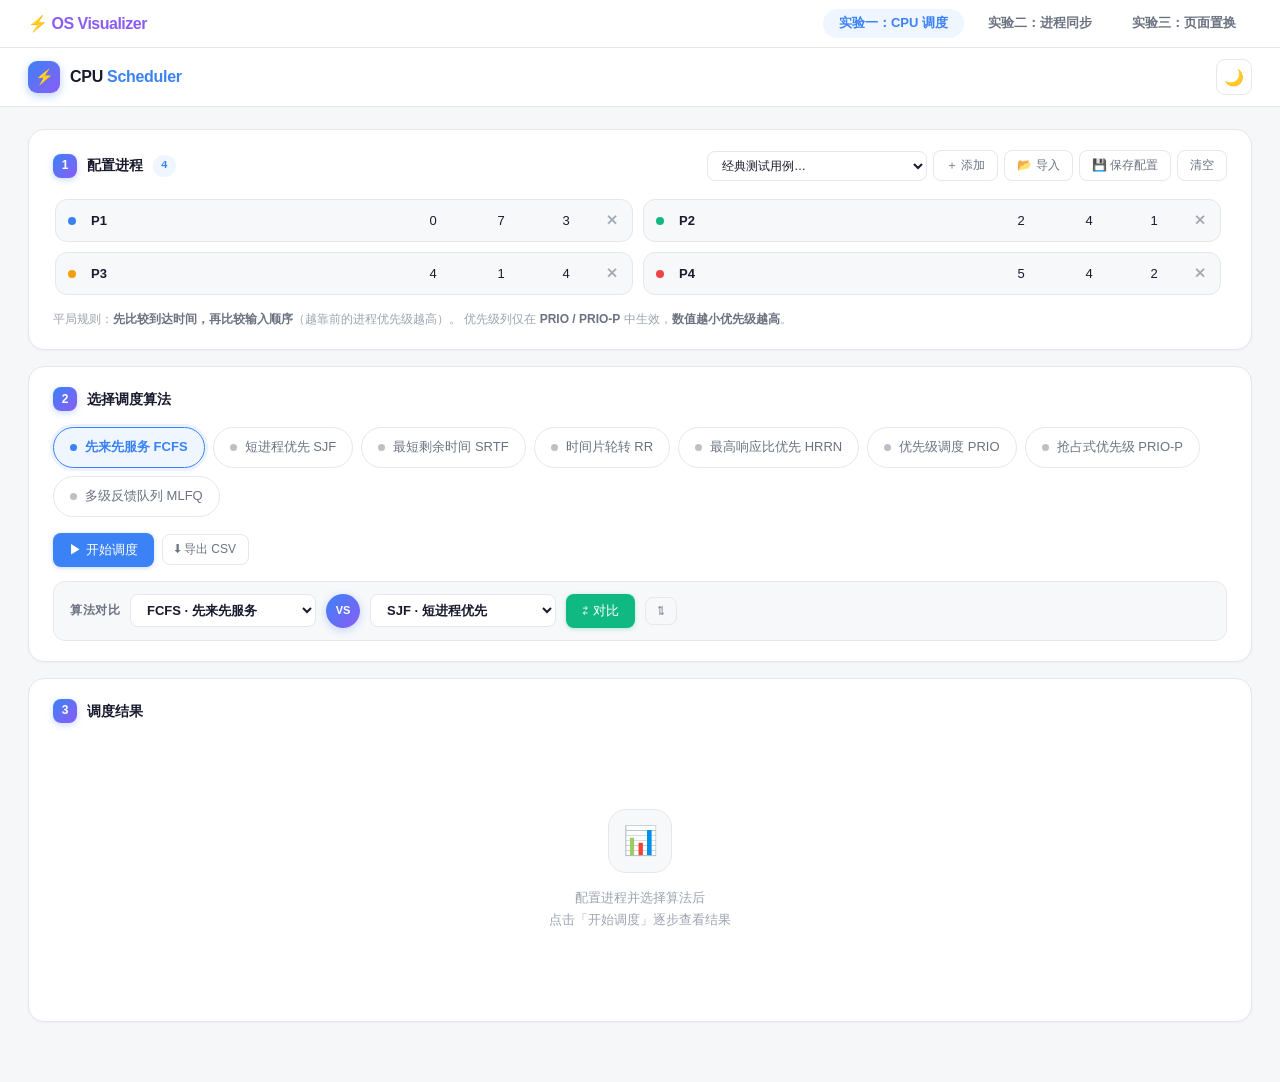
==== cpu-scheduler/index.html @ 21fa7280 "重新提交" ====
<!DOCTYPE html>
<html lang="zh-CN">
<head>
<meta charset="UTF-8">
<meta name="viewport" content="width=device-width, initial-scale=1.0">
<title>实验一：CPU 调度算法模拟器</title>
<link rel="stylesheet" href="style.css">
<link rel="icon" type="image/png" href="https://zmfk.github.io/zmfk.png">
</head>
<body>

<!-- 统一全家桶导航栏 -->
<header class="global-header">
  <div class="header-left">
    <span class="logo">⚡ OS Visualizer</span>
  </div>
  <nav class="header-nav">
    <a href="../1-cpu-scheduler/index.html" class="nav-item active">实验一：CPU 调度</a>
    <a href="../2-process-sync/index.html" class="nav-item">实验二：进程同步</a>
    <a href="../3-page-replacement/index.html" class="nav-item">实验三：页面置换</a>
  </nav>
</header>

<div class="topbar">
  <div class="topbar-inner">
    <div class="brand">
      <div class="brand-icon">⚡</div>
      <div>CPU <span>Scheduler</span></div>
    </div>
    <div class="topbar-actions">
      <button class="btn-icon" id="themeBtn" title="切换主题">🌙</button>
    </div>
  </div>
</div>

<div class="main">
  <section class="step-section">
    <div class="section-header">
      <div class="section-title">
        <span class="step-num">1</span>
        <span>配置进程</span>
        <span class="count-badge" id="procCount">0</span>
      </div>
      <div class="section-actions">
        <select class="mini-select" id="presetSelect">
          <option value="">经典测试用例…</option>
        </select>
        <button class="btn btn-ghost" id="btnAdd">＋ 添加</button>
        <button class="btn btn-ghost" id="btnImport">📂 导入</button>
        <button class="btn btn-ghost" id="btnExportCfg">💾 保存配置</button>
        <button class="btn btn-ghost" id="btnClear">清空</button>
        <input type="file" id="fileInput" accept=".json" hidden>
      </div>
    </div>
    <div class="process-grid" id="processList"></div>
    <p class="hint">
      平局规则：<b>先比较到达时间，再比较输入顺序</b>（越靠前的进程优先级越高）。
      优先级列仅在 <b>PRIO / PRIO-P</b> 中生效，<b>数值越小优先级越高</b>。
    </p>
  </section>

  <section class="step-section">
    <div class="section-header">
      <div class="section-title">
        <span class="step-num">2</span>
        <span>选择调度算法</span>
      </div>
    </div>
    <div class="algo-bar">
      <div class="algo-row">
        <div class="algo-pills" id="algoPills"></div>
        <div class="action-buttons">
          <div class="quantum-field" id="quantumField" style="display:none">
            <label>时间片 <input type="number" id="quantum" min="1" value="2"></label>
          </div>
          <button class="btn btn-primary" id="btnRun">▶ 开始调度</button>
          <button class="btn btn-ghost" id="btnExportCsv">⬇ 导出 CSV</button>
        </div>
      </div>

      <div class="compare-controls">
        <span class="cc-label">算法对比</span>
        <select class="compare-select" id="compareA"></select>
        <span class="compare-vs">VS</span>
        <select class="compare-select" id="compareB"></select>
        <button class="btn btn-success" id="btnCompare">⇄ 对比</button>
        <button class="btn btn-ghost" id="btnSwap" title="交换左右">⇅</button>
      </div>
    </div>
  </section>

  <section class="step-section">
    <div class="section-header">
      <div class="section-title">
        <span class="step-num">3</span>
        <span>调度结果</span>
        <span class="count-badge" id="resultMeta" style="display:none;"></span>
      </div>
    </div>
    <div class="result-area" id="resultArea">
      <div class="empty-state">
        <div class="empty-icon">📊</div>
        <p>配置进程并选择算法后<br>点击「开始调度」逐步查看结果</p>
      </div>
    </div>
  </section>

</div>

<div class="toast-container" id="toastContainer"></div>

<script src="scheduler.js"></script>
<script src="app.js"></script>
</body>
</html>
---- cpu-scheduler/style.css ----
/* ================= 统一全家桶导航栏 ================= */
.global-header {
  display: flex; justify-content: space-between; align-items: center;
  padding: 0 28px; height: 48px; background: var(--bg-card);
  border-bottom: 1px solid var(--border);
  position: sticky; top: 0; z-index: 101;
  transition: background .35s, border-color .35s;
}
.header-left .logo {
  font-size: 16px; font-weight: 800; color: #8b5cf6; letter-spacing: -0.5px;
}
.header-nav { display: flex; gap: 8px; }
.nav-item {
  text-decoration: none; color: var(--text-secondary);
  padding: 4px 16px; border-radius: 999px; font-size: 13px; font-weight: 600;
  transition: all 0.2s;
}
.nav-item:hover { background: var(--bg-hover); color: var(--text-primary); }
.nav-item.active { background: var(--accent-light); color: var(--accent); }

/* ================= 原有样式 ================= */
:root {
  --bg-primary:#f6f7f9; --bg-secondary:#fff; --bg-card:#fff;
  --bg-input:#f7f8fa; --bg-hover:#eff4ff;
  --text-primary:#1a1a2e; --text-secondary:#6b7280; --text-muted:#9ca3af;
  --border:#e5e7eb; --accent:#3b82f6; --accent-light:#eff6ff; --accent-hover:#2563eb;
  --success:#10b981; --success-light:#ecfdf5;
  --warning:#f59e0b; --warning-light:#fff7ed;
  --danger:#ef4444; --danger-light:#fef2f2;
  --purple:#8b5cf6; --purple-light:#f5f3ff;
  --cyan:#06b6d4; --cyan-light:#ecfeff;
  --pink:#ec4899; --pink-light:#fdf2f8;
  --lime:#84cc16; --lime-light:#f7fee7;
  --shadow-sm:0 1px 2px rgba(0,0,0,.04);
  --shadow:0 1px 3px rgba(0,0,0,.06),0 1px 2px rgba(0,0,0,.03);
  --shadow-md:0 4px 14px rgba(0,0,0,.07);
  --shadow-lg:0 10px 30px rgba(0,0,0,.1);
  --radius-sm:8px; --radius:12px; --radius-lg:16px;
  --font:'Inter','SF Pro Display','PingFang SC','Microsoft YaHei',-apple-system,sans-serif;
  --mono:'JetBrains Mono','Fira Code','Consolas',monospace;
  --transition:all .2s cubic-bezier(.4,0,.2,1);
}
[data-theme="dark"] {
  --bg-primary:#0d0f16; --bg-secondary:#161822; --bg-card:#1a1d29;
  --bg-input:#232634; --bg-hover:#1e2438;
  --text-primary:#e8eaf0; --text-secondary:#9ca3af; --text-muted:#6b7280;
  --border:#2a2e3f; --accent:#60a5fa; --accent-light:#1a2540; --accent-hover:#93bbfd;
  --success:#34d399; --success-light:#0d2b20;
  --warning:#fbbf24; --warning-light:#2b1e0a;
  --danger:#f87171; --danger-light:#2b1414;
  --purple:#a78bfa; --purple-light:#211a3d;
  --cyan:#22d3ee; --cyan-light:#0a2830;
  --pink:#f472b6; --pink-light:#3b1529;
  --lime:#a3e635; --lime-light:#1f2d0c;
  --shadow-sm:0 1px 2px rgba(0,0,0,.3);
  --shadow:0 2px 6px rgba(0,0,0,.35);
  --shadow-md:0 4px 16px rgba(0,0,0,.45);
  --shadow-lg:0 12px 40px rgba(0,0,0,.55);
}
* { margin:0; padding:0; box-sizing:border-box; }
body {
  font-family:var(--font); background:var(--bg-primary); color:var(--text-primary);
  line-height:1.6; min-height:100vh; transition:background .35s,color .35s;
  -webkit-font-smoothing:antialiased;
}
.topbar {
  position:sticky; top:48px; z-index:100;
  background:var(--bg-secondary); border-bottom:1px solid var(--border);
  backdrop-filter:blur(12px);
}
.topbar-inner {
  max-width:1440px; margin:0 auto; padding:0 28px; height:58px;
  display:flex; align-items:center; justify-content:space-between;
}
.brand { display:flex; align-items:center; gap:10px; font-weight:700; font-size:16px; letter-spacing:-.3px; }
.brand-icon {
  width:32px; height:32px; background:linear-gradient(135deg,var(--accent),#8b5cf6);
  border-radius:9px; display:flex; align-items:center; justify-content:center;
  color:#fff; font-size:15px; box-shadow:0 3px 10px rgba(59,130,246,.35);
}
.brand span { color:var(--accent); }
.topbar-actions { display:flex; align-items:center; gap:8px; }
.btn-icon {
  width:36px; height:36px; padding:0; border-radius:9px;
  background:transparent; border:1px solid var(--border); color:var(--text-secondary);
  font-size:16px; cursor:pointer; display:flex; align-items:center; justify-content:center;
  transition:var(--transition);
}
.btn-icon:hover { color:var(--accent); border-color:var(--accent); background:var(--accent-light); }
.main {
  max-width:1440px; margin:0 auto; padding:22px 28px 60px;
  display:flex; flex-direction:column; gap:16px;
}
.step-section {
  background:var(--bg-card); border:1px solid var(--border);
  border-radius:var(--radius-lg); padding:20px 24px;
  box-shadow:var(--shadow-sm); transition:box-shadow .3s;
}
.step-section:hover { box-shadow:var(--shadow); }
.section-header {
  display:flex; align-items:center; justify-content:space-between;
  gap:12px; flex-wrap:wrap; margin-bottom:16px;
}
.section-title {
  display:flex; align-items:center; gap:10px;
  font-size:14px; font-weight:700; color:var(--text-primary);
}
.step-num {
  display:inline-flex; align-items:center; justify-content:center;
  width:24px; height:24px; border-radius:8px;
  background:linear-gradient(135deg,var(--accent),#8b5cf6);
  color:#fff; font-size:12px; font-weight:700;
  box-shadow:0 2px 6px rgba(59,130,246,.28); flex-shrink:0;
}
.count-badge {
  display:inline-flex; align-items:center; justify-content:center;
  min-width:22px; height:22px; padding:0 8px; border-radius:50px;
  background:var(--accent-light); color:var(--accent);
  font-size:11px; font-weight:700; font-family:var(--mono);
}
.section-actions { display:flex; gap:6px; flex-wrap:wrap; align-items:center; }
.hint { margin-top:12px; font-size:12px; color:var(--text-muted); line-height:1.7; }
.hint b { color:var(--text-secondary); }

.btn {
  display:inline-flex; align-items:center; justify-content:center; gap:6px;
  border:none; border-radius:var(--radius-sm); padding:8px 16px;
  font-size:13px; font-weight:500; font-family:var(--font);
  cursor:pointer; transition:var(--transition); white-space:nowrap; user-select:none;
}
.btn:active { transform:scale(.97); }
.btn-primary { background:var(--accent); color:#fff; box-shadow:0 1px 4px rgba(59,130,246,.3); }
.btn-primary:hover { background:var(--accent-hover); box-shadow:0 3px 12px rgba(59,130,246,.4); }
.btn-success { background:var(--success); color:#fff; box-shadow:0 1px 4px rgba(16,185,129,.3); }
.btn-success:hover { filter:brightness(1.08); box-shadow:0 3px 12px rgba(16,185,129,.4); }
.btn-ghost {
  background:transparent; color:var(--text-secondary);
  border:1px solid var(--border); padding:6px 12px; font-size:12px;
}
.btn-ghost:hover { color:var(--accent); border-color:var(--accent); background:var(--accent-light); }
.mini-select {
  padding:6px 10px; border:1px solid var(--border); border-radius:var(--radius-sm);
  background:var(--bg-card); color:var(--text-primary);
  font-family:var(--font); font-size:12px; cursor:pointer; outline:none;
  transition:var(--transition);
}
.mini-select:hover { border-color:var(--accent); }

.process-grid {
  display:grid; grid-template-columns:repeat(auto-fill,minmax(400px,1fr));
  gap:10px; max-height:380px; overflow-y:auto; padding:2px 6px 2px 2px;
}
.process-grid::-webkit-scrollbar { width:5px; }
.process-grid::-webkit-scrollbar-thumb { background:var(--border); border-radius:3px; }
.process-grid:empty::after {
  content:'还没有进程，点击「＋ 添加」或选择「经典测试用例」开始配置';
  grid-column:1/-1; text-align:center; padding:28px;
  color:var(--text-muted); font-size:13px;
  border:1px dashed var(--border); border-radius:var(--radius);
}
.process-chip {
  display:flex; align-items:center; gap:6px;
  padding:6px 8px 6px 12px; background:var(--bg-input);
  border:1px solid var(--border); border-radius:var(--radius);
  transition:var(--transition); animation:chipIn .25s ease;
}
@keyframes chipIn { from { opacity:0; transform:scale(.94); } to { opacity:1; transform:scale(1); } }
.process-chip:hover {
  border-color:var(--accent); background:var(--bg-hover);
  transform:translateY(-1px); box-shadow:var(--shadow-sm);
}
.chip-dot { width:8px; height:8px; border-radius:50%; flex-shrink:0; }
.process-chip input {
  border:1px solid transparent; border-radius:6px; padding:6px 8px;
  font-size:13px; font-family:var(--font); color:var(--text-primary);
  background:transparent; outline:none; transition:var(--transition); min-width:0;
}
.process-chip input:hover { background:var(--bg-card); }
.process-chip input:focus {
  background:var(--bg-card); border-color:var(--accent);
  box-shadow:0 0 0 2px rgba(59,130,246,.15);
}
.p-name { flex:1 1 auto; min-width:56px; font-weight:600; }
.p-arrival, .p-burst { flex:0 0 62px; width:62px; text-align:center; font-family:var(--mono); font-size:12.5px; }
.p-priority { flex:0 0 56px; width:56px; text-align:center; font-family:var(--mono); font-size:12.5px; }
.chip-del {
  width:24px; height:24px; border:none; border-radius:6px;
  background:transparent; color:var(--text-muted); cursor:pointer;
  display:flex; align-items:center; justify-content:center;
  font-size:13px; transition:var(--transition); flex-shrink:0;
}
.chip-del:hover { background:var(--danger-light); color:var(--danger); }

.algo-bar { display:flex; flex-direction:column; gap:14px; }
.algo-row {
  display:flex; align-items:center; justify-content:space-between;
  gap:16px; flex-wrap:wrap;
}
.algo-pills { display:flex; gap:8px; flex-wrap:wrap; }
.algo-pill {
  display:flex; align-items:center; gap:8px;
  padding:9px 16px; border-radius:50px;
  border:1.5px solid var(--border); background:var(--bg-card);
  color:var(--text-secondary); font-size:13px; font-weight:500;
  cursor:pointer; transition:var(--transition); user-select:none;
}
.algo-pill:hover { border-color:var(--accent); color:var(--accent); background:var(--accent-light); }
.algo-pill.active {
  border-color:var(--accent); background:var(--accent-light);
  color:var(--accent); font-weight:600;
  box-shadow:0 0 0 3px rgba(59,130,246,.1);
}
.algo-pill input { display:none; }
.pill-dot { width:7px; height:7px; border-radius:50%; background:currentColor; opacity:.45; transition:var(--transition); }
.algo-pill.active .pill-dot { opacity:1; }
.quantum-field {
  display:inline-flex; align-items:center; gap:8px;
  padding:8px 14px; border-radius:var(--radius-sm);
  background:var(--accent-light); color:var(--accent);
  font-size:13px; font-weight:500;
}
.quantum-field input {
  width:72px; padding:4px 8px; border:1px solid var(--accent);
  border-radius:6px; background:var(--bg-card); color:var(--text-primary);
  font-family:var(--mono); font-size:13px; text-align:center; outline:none;
}
.action-buttons { display:flex; gap:8px; flex-wrap:wrap; align-items:center; }

.compare-controls {
  display:flex; align-items:center; gap:10px; flex-wrap:wrap;
  padding:12px 16px; background:var(--bg-input);
  border:1px solid var(--border); border-radius:var(--radius);
}
.compare-controls .cc-label {
  font-size:12px; font-weight:700; color:var(--text-secondary);
  text-transform:uppercase; letter-spacing:.5px;
}
.compare-select {
  padding:7px 12px; border:1.5px solid var(--border); border-radius:8px;
  background:var(--bg-card); color:var(--text-primary);
  font-family:var(--font); font-size:13px; font-weight:600;
  cursor:pointer; transition:var(--transition); outline:none; min-width:170px;
}
.compare-select:hover { border-color:var(--accent); }
.compare-select:focus { border-color:var(--accent); box-shadow:0 0 0 3px rgba(59,130,246,.15); }
.compare-vs {
  display:inline-flex; align-items:center; justify-content:center;
  width:34px; height:34px; border-radius:50%;
  background:linear-gradient(135deg,var(--accent),#8b5cf6);
  color:#fff; font-size:11px; font-weight:800;
  box-shadow:0 2px 8px rgba(59,130,246,.3); flex-shrink:0;
}

.result-area { min-height:240px; }
.empty-state {
  display:flex; flex-direction:column; align-items:center; justify-content:center;
  padding:70px 20px; color:var(--text-muted); text-align:center;
}
.empty-icon {
  width:64px; height:64px; border-radius:18px; background:var(--bg-input);
  display:flex; align-items:center; justify-content:center;
  font-size:28px; margin-bottom:14px; border:1px solid var(--border);
}
.empty-state p { font-size:13px; line-height:1.7; }
.result-block { animation:fadeUp .35s ease; }
@keyframes fadeUp { from { opacity:0; transform:translateY(8px); } to { opacity:1; transform:translateY(0); } }

.play-controls {
  display:flex; align-items:center; gap:10px; flex-wrap:wrap;
  padding:12px 16px; margin-bottom:14px;
  background:var(--bg-input); border:1px solid var(--border); border-radius:var(--radius);
}
.speed-label {
  display:inline-flex; align-items:center; gap:6px;
  font-size:13px; color:var(--text-secondary);
}
.speed-label select {
  padding:5px 10px; border:1px solid var(--border); border-radius:6px;
  background:var(--bg-card); color:var(--text-primary);
  font-family:var(--font); font-size:13px; cursor:pointer;
}

.ready-panel {
  display:flex; align-items:stretch; padding:0; margin-bottom:18px;
  background:linear-gradient(135deg,var(--accent-light),transparent);
  border:1px solid var(--border); border-radius:var(--radius); overflow:hidden;
}
.ready-clock-box {
  display:flex; flex-direction:column; align-items:center; justify-content:center;
  padding:16px 26px; border-right:1px solid var(--border);
  background:var(--bg-card); flex-shrink:0; min-width:120px;
}
.ready-clock-label {
  font-size:12px; font-weight:700; color:var(--text-muted);
  text-transform:uppercase; letter-spacing:.8px; margin-bottom:6px;
}
.ready-clock-value {
  font-family:var(--mono); font-size:36px; font-weight:800;
  color:var(--accent); line-height:1; letter-spacing:-1px;
}
.ready-clock-total {
  font-size:14px; color:var(--text-muted);
  font-family:var(--mono); font-weight:600; margin-top:6px;
}
.ready-main {
  display:flex; flex-direction:column; gap:14px;
  padding:16px 22px; flex:1; min-width:0; justify-content:center;
}
.ready-row { display:flex; align-items:center; gap:16px; flex-wrap:wrap; min-height:38px; }
.ready-label {
  font-size:14px; font-weight:700; color:var(--text-secondary);
  letter-spacing:.3px; min-width:100px; flex-shrink:0;
  display:inline-flex; align-items:center; gap:6px;
}
.ready-chips { display:flex; gap:8px; flex-wrap:wrap; align-items:center; min-height:34px; }
.ready-chip {
  display:inline-flex; align-items:center; gap:8px;
  padding:6px 14px 6px 12px; border-radius:50px;
  font-size:15px; font-weight:700; font-family:var(--mono);
  background:var(--bg-card);
  border:2px solid var(--chip-color,var(--border));
  color:var(--chip-color,var(--text-secondary));
  transition:var(--transition); white-space:nowrap;
}
.ready-chip .chip-dot-mini { width:9px; height:9px; border-radius:50%; background:currentColor; flex-shrink:0; }
.ready-chip .chip-remaining { font-size:13px; opacity:.8; font-weight:600; }
.ready-chip.running {
  background:var(--chip-color,var(--accent)); color:#fff;
  border-color:var(--chip-color,var(--accent));
  box-shadow:0 3px 12px rgba(0,0,0,.15);
  position:relative; padding:6px 16px 6px 14px;
}
.ready-chip.running::before {
  content:''; position:absolute; inset:-4px; border-radius:50px;
  border:2px solid var(--chip-color,var(--accent));
  opacity:.35; animation:pulse 1.4s ease-in-out infinite;
}
@keyframes pulse {
  0%,100% { opacity:.35; transform:scale(1); }
  50% { opacity:0; transform:scale(1.08); }
}
.ready-chip.running .chip-remaining { color:rgba(255,255,255,.95); opacity:1; }
.ready-empty { font-size:14px; color:var(--text-muted); font-style:italic; font-weight:500; }
.ready-empty.done {
  color:var(--success); font-style:normal; font-weight:700; font-size:15px;
  display:inline-flex; align-items:center; gap:6px;
  padding:5px 14px; background:var(--success-light);
  border:2px solid var(--success); border-radius:50px;
}

.tl-wrap {
  overflow-x:auto; padding-bottom:8px; scroll-behavior:smooth;
}
.tl-wrap::-webkit-scrollbar { height:5px; }
.tl-wrap::-webkit-scrollbar-thumb { background:var(--border); border-radius:3px; }
.tl-track {
  display:flex; gap:4px; min-height:56px; padding:6px;
  background:var(--bg-input); border-radius:10px;
  border:1px solid var(--border); min-width:min-content;
}
.tl-block {
  border-radius:4px;
  display:flex; flex-direction:column; align-items:center; justify-content:center;
  color:#fff; font-size:11px; font-weight:700;
  position:relative; overflow:hidden;
  animation: tlIn .18s ease;
}
@keyframes tlIn {
  from { opacity:0; transform:scale(.75); }
  to   { opacity:1; transform:scale(1); }
}
.tl-block.tl-idle {
  background:var(--bg-card); color:var(--text-muted);
  border:1px dashed var(--border); font-weight:500;
}
.tl-name {
  line-height:1; white-space:nowrap;
  position:relative; z-index:1;
}
.tl-time {
  font-size:8px; opacity:.85; margin-top:2px;
  font-family:var(--mono); font-weight:600; white-space:nowrap;
  position:relative; z-index:1;
}
.tl-empty {
  display:flex; align-items:center; justify-content:center;
  width:100%; color:var(--text-muted); font-size:12px; font-style:italic;
}
.tl-block.tl-flash::after {
  content: '';
  position: absolute;
  inset: 0;
  border-radius: 4px;
  background: rgba(255, 255, 255, .9);
  animation: tlFlash 1s ease-out forwards;
  pointer-events: none;
  z-index: 2;
}
.tl-block.tl-idle.tl-flash::after {
  background: rgba(59, 130, 246, .65);
}
@keyframes tlFlash {
  0%   { opacity: .95; }
  55%  { opacity: .25; }
  100% { opacity: 0; }
}

.gantt-section { margin-bottom:18px; }
.gantt-label {
  font-size:11.5px; font-weight:700; color:var(--text-secondary);
  text-transform:uppercase; letter-spacing:.5px; margin-bottom:10px;
  display:flex; align-items:center; gap:6px;
}
.gantt-wrap { padding:0 14px; }
.gantt-wrap::-webkit-scrollbar { height:5px; }
.gantt-wrap::-webkit-scrollbar-thumb { background:var(--border); border-radius:3px; }
.gantt {
  display:flex; min-height:44px; width:100%;
  border-radius:var(--radius-sm); overflow:hidden;
  border:1px solid var(--border); background:var(--bg-card); position:relative;
}
.gantt-block {
  display:flex; align-items:center; justify-content:center;
  font-size:11.5px; font-weight:700; color:#fff;
  white-space:nowrap; overflow:hidden;
  position:relative; transition:filter .2s;
  border-right:1px solid var(--bg-card);
  min-width:0; letter-spacing:.3px;
}
.gantt-block:last-child { border-right:none; }
.gantt-block:hover { filter:brightness(1.15); z-index:3; }
.gantt-block .tip {
  display:none; position:absolute;
  bottom:calc(100% + 8px); left:50%; transform:translateX(-50%);
  background:var(--text-primary); color:var(--bg-card);
  padding:6px 12px; border-radius:6px;
  font-size:11px; font-weight:500; white-space:nowrap;
  z-index:10; pointer-events:none; box-shadow:var(--shadow-md);
}
.gantt-block .tip::after {
  content:''; position:absolute; top:100%; left:50%; transform:translateX(-50%);
  border:5px solid transparent; border-top-color:var(--text-primary);
}
.gantt-block:hover .tip { display:block; }
.gantt-idle {
  background:repeating-linear-gradient(-45deg,
    var(--bg-input),var(--bg-input) 5px,
    var(--border) 5px,var(--border) 10px) !important;
  color:var(--text-muted) !important;
  font-weight:500 !important; font-size:10.5px !important;
}
.gantt-times {
  position:relative; margin-top:4px;
  font-size:10.5px; font-family:var(--mono);
  color:var(--text-muted); font-weight:600; height:14px;
}
.gantt-times span { position:absolute; white-space:nowrap; transform:translateX(-50%); }
.gantt-times span:first-child { transform:translateX(0); }
.gantt-times span:last-child { transform:translateX(-100%); }

.metrics-row {
  display:grid; grid-template-columns:repeat(auto-fit,minmax(130px,1fr));
  gap:10px; margin-bottom:18px;
}
.metric-card {
  background:var(--bg-card); border:1px solid var(--border);
  border-radius:var(--radius); padding:12px 14px; transition:var(--transition);
}
.metric-card:hover { border-color:var(--accent); transform:translateY(-1px); }
.metric-label {
  font-size:10.5px; font-weight:700; color:var(--text-muted);
  text-transform:uppercase; letter-spacing:.6px; margin-bottom:6px;
}
.metric-value {
  font-size:20px; font-weight:800; color:var(--text-primary);
  font-family:var(--mono); letter-spacing:-.5px; line-height:1.1;
}
.metric-value.accent { color:var(--accent); }
.metric-value.success { color:var(--success); }
.metric-value.warning { color:var(--warning); }
.metric-value.purple { color:var(--purple); }
.metric-unit { font-size:12px; font-weight:500; color:var(--text-muted); margin-left:3px; }

.table-wrap {
  overflow-x:auto; border:1px solid var(--border);
  border-radius:var(--radius); margin-bottom:16px; background:var(--bg-card);
}
table.result-table {
  width:100%; border-collapse:collapse; font-size:15px; min-width:620px;
}
table.result-table thead th {
  background:var(--bg-input); color:var(--text-muted); font-weight:700;
  font-size:12px; text-transform:uppercase; letter-spacing:.6px;
  padding:11px 10px; text-align:center;
  border-bottom:1px solid var(--border); white-space:nowrap;
}
table.result-table tbody td {
  padding:11px 10px; text-align:center;
  border-bottom:1px solid var(--border);
  font-family:var(--mono); font-size:15px; font-weight:600;
  color:var(--text-primary); transition:background .15s;
}
table.result-table tbody tr:last-child td { border-bottom:none; }
table.result-table tbody tr:hover td { background:var(--bg-hover); }
table.result-table tbody td:first-child {
  font-weight:700; font-family:var(--font); font-size:15px;
}
.p-dot {
  display:inline-block; width:10px; height:10px; border-radius:50%;
  margin-right:8px; vertical-align:middle;
}

.order-flow {
  display:flex; align-items:center; flex-wrap:wrap; gap:5px;
  padding:14px 17px; background:var(--bg-card);
  border-radius:var(--radius); border:1px solid var(--border);
}
.order-label {
  font-size:13px; font-weight:700; color:var(--text-muted);
  text-transform:uppercase; letter-spacing:.8px; margin-right:12px;
}
.order-node {
  display:inline-flex; align-items:center; padding:3px 12px;
  border-radius:50px; font-size:14px; font-weight:700;
  font-family:var(--mono); color:#fff;
  box-shadow:var(--shadow-sm); letter-spacing:.3px;
}
.order-node.idle-node {
  background:var(--bg-input); color:var(--text-muted);
  border:1.5px dashed var(--border);
}
.order-arrow { color:var(--text-muted); font-size:13px; margin:0 3px; font-weight:700; }

.compare-grid {
  display:grid; grid-template-columns:1fr 1fr; gap:18px; align-items:start;
}
@media (max-width:1100px) { .compare-grid { grid-template-columns:1fr; } }
.compare-col {
  background:var(--bg-input); border:1px solid var(--border);
  border-radius:var(--radius); padding:18px 20px;
  position:relative; transition:var(--transition);
  border-top:3px solid var(--accent);
}
.compare-col:hover { box-shadow:var(--shadow-md); }
.compare-col .metrics-row { grid-template-columns:repeat(2,1fr); }
.block-title {
  font-size:14px; font-weight:700; margin-bottom:16px;
  display:flex; align-items:center; gap:8px;
}
.block-title .badge {
  font-size:11px; font-weight:700; padding:2px 8px;
  border-radius:5px; font-family:var(--mono);
  background:var(--accent-light); color:var(--accent);
}

.compare-summary {
  margin-top:18px;
  background:linear-gradient(135deg,var(--accent-light),transparent);
  border:1px solid var(--accent);
  border-radius:var(--radius); padding:18px 22px;
  animation:fadeUp .35s ease;
}
.compare-summary-title {
  font-size:12px; font-weight:700; color:var(--accent);
  text-transform:uppercase; letter-spacing:.6px;
  margin-bottom:14px; display:flex; align-items:center; gap:6px;
}
.summary-grid {
  display:grid; grid-template-columns:1.4fr 1fr 1fr; gap:0;
  border:1px solid var(--border); border-radius:var(--radius-sm);
  overflow:hidden; background:var(--bg-card);
}
.summary-grid .cell {
  padding:12px 16px; font-size:13px;
  border-bottom:1px solid var(--border);
  display:flex; align-items:center;
}
.summary-grid .cell:last-child,
.summary-grid .cell:nth-last-child(2),
.summary-grid .cell:nth-last-child(3) { border-bottom:none; }
.summary-grid .head {
  background:var(--bg-input); font-weight:700; font-size:11px;
  text-transform:uppercase; letter-spacing:.6px; color:var(--text-muted);
  justify-content:center;
}
.summary-grid .label { color:var(--text-secondary); font-weight:500; }
.summary-grid .val {
  justify-content:center; font-family:var(--mono); font-weight:700;
  font-size:14px; color:var(--text-primary);
}
.summary-grid .val.best { color:var(--success); position:relative; }
.summary-grid .val.best::after { content:'★'; margin-left:6px; font-size:11px; color:var(--success); }
.compare-conclusion {
  margin-top:14px; padding-top:14px;
  border-top:1px dashed rgba(59,130,246,.25);
  font-size:13px; color:var(--text-secondary); line-height:1.7;
}
.compare-conclusion b { color:var(--accent); font-family:var(--mono); font-size:14px; }

.toast-container {
  position:fixed; top:74px; right:24px; z-index:9999;
  display:flex; flex-direction:column; gap:8px; pointer-events:none;
}
.toast {
  background:var(--bg-card); border:1px solid var(--border);
  border-left:3px solid var(--danger); border-radius:var(--radius-sm);
  padding:12px 18px; font-size:13px; color:var(--text-primary);
  box-shadow:var(--shadow-lg); animation:toastIn .3s ease;
  pointer-events:auto; max-width:340px;
  display:flex; align-items:center; gap:10px;
}
.toast.success { border-left-color:var(--success); }
@keyframes toastIn { from { opacity:0; transform:translateX(30px); } to { opacity:1; transform:translateX(0); } }
@keyframes toastOut { from { opacity:1; transform:translateX(0); } to { opacity:0; transform:translateX(30px); } }

@media (max-width:640px) {
  .main { padding:16px 14px 40px; }
  .topbar-inner { padding:0 14px; }
  .step-section { padding:16px; }
  .process-grid { grid-template-columns:1fr; }
  .algo-row { flex-direction:column; align-items:stretch; }
  .compare-select { min-width:0; flex:1; }
  .summary-grid { grid-template-columns:1fr 1fr 1fr; font-size:12px; }
  .summary-grid .cell { padding:10px 8px; }
  .ready-panel { flex-direction:column; }
  .ready-clock-box {
    border-right:none; border-bottom:1px solid var(--border);
    flex-direction:row; gap:14px; padding:12px 18px;
  }
  .ready-clock-value { font-size:26px; }
  .ready-label { min-width:auto; font-size:13px; }
  .ready-chip { font-size:13px; padding:5px 12px; }
  .ready-chip .chip-remaining { font-size:11px; }
  table.result-table { font-size:13px; }
  table.result-table thead th { font-size:11px; padding:9px 7px; }
  table.result-table tbody td { font-size:13px; padding:9px 7px; }
  table.result-table tbody td:first-child { font-size:14px; }
  .order-node { font-size:13px; padding:4px 12px; }
  .order-arrow { font-size:13px; }
}

@media print {
  .topbar, .btn, .algo-bar, .process-grid, .section-actions,
  .play-controls, .compare-controls { display:none !important; }
  body { background:#fff; }
  .step-section { box-shadow:none; border:1px solid #ddd; page-break-inside:avoid; }
}
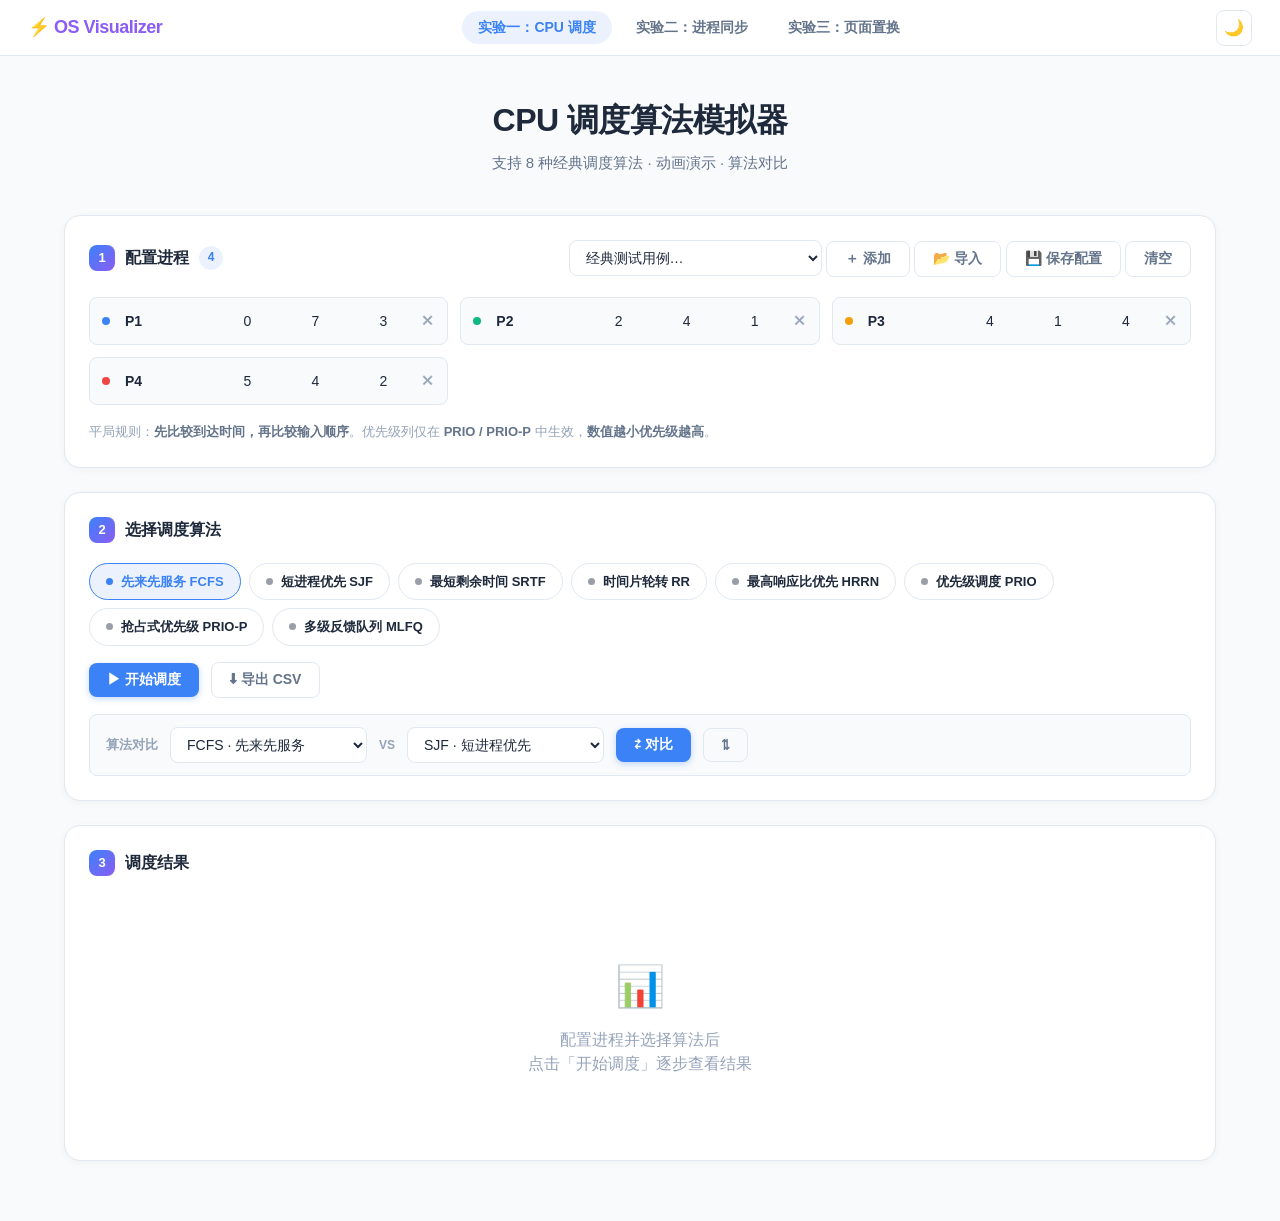
==== commit 29cf573c: "统一样式*2" ====
--- a/cpu-scheduler/index.html
+++ b/cpu-scheduler/index.html
@@ -5,66 +5,51 @@
 <meta name="viewport" content="width=device-width, initial-scale=1.0">
 <title>实验一：CPU 调度算法模拟器</title>
 <link rel="stylesheet" href="style.css">
-<link rel="icon" type="image/png" href="https://zmfk.github.io/zmfk.png">
 </head>
 <body>
 
-<!-- 统一全家桶导航栏 -->
 <header class="global-header">
   <div class="header-left">
     <span class="logo">⚡ OS Visualizer</span>
   </div>
   <nav class="header-nav">
-    <a href="../1-cpu-scheduler/index.html" class="nav-item active">实验一：CPU 调度</a>
-    <a href="../2-process-sync/index.html" class="nav-item">实验二：进程同步</a>
-    <a href="../3-page-replacement/index.html" class="nav-item">实验三：页面置换</a>
+    <a href="../cpu-scheduler/index.html" class="nav-item active">实验一：CPU 调度</a>
+    <a href="../producer-consumer/index.html" class="nav-item">实验二：进程同步</a>
+    <a href="../virtual-memory/index.html" class="nav-item">实验三：页面置换</a>
   </nav>
+  <div class="header-right">
+    <button class="btn-icon" id="themeBtn" title="切换主题">🌙</button>
+  </div>
 </header>
 
-<div class="topbar">
-  <div class="topbar-inner">
-    <div class="brand">
-      <div class="brand-icon">⚡</div>
-      <div>CPU <span>Scheduler</span></div>
-    </div>
-    <div class="topbar-actions">
-      <button class="btn-icon" id="themeBtn" title="切换主题">🌙</button>
-    </div>
+<div class="main">
+  <div class="page-title">
+    <h1>CPU 调度算法模拟器</h1>
+    <p>支持 8 种经典调度算法 · 动画演示 · 算法对比</p>
   </div>
-</div>
 
-<div class="main">
-  <section class="step-section">
+  <section class="card">
     <div class="section-header">
       <div class="section-title">
-        <span class="step-num">1</span>
-        <span>配置进程</span>
+        <span class="step-num">1</span>配置进程
         <span class="count-badge" id="procCount">0</span>
       </div>
       <div class="section-actions">
-        <select class="mini-select" id="presetSelect">
-          <option value="">经典测试用例…</option>
-        </select>
-        <button class="btn btn-ghost" id="btnAdd">＋ 添加</button>
-        <button class="btn btn-ghost" id="btnImport">📂 导入</button>
-        <button class="btn btn-ghost" id="btnExportCfg">💾 保存配置</button>
-        <button class="btn btn-ghost" id="btnClear">清空</button>
+        <select class="mini-select" id="presetSelect"><option value="">经典测试用例…</option></select>
+        <button class="btn btn-outline" id="btnAdd">＋ 添加</button>
+        <button class="btn btn-outline" id="btnImport">📂 导入</button>
+        <button class="btn btn-outline" id="btnExportCfg">💾 保存配置</button>
+        <button class="btn btn-outline" id="btnClear">清空</button>
         <input type="file" id="fileInput" accept=".json" hidden>
       </div>
     </div>
     <div class="process-grid" id="processList"></div>
-    <p class="hint">
-      平局规则：<b>先比较到达时间，再比较输入顺序</b>（越靠前的进程优先级越高）。
-      优先级列仅在 <b>PRIO / PRIO-P</b> 中生效，<b>数值越小优先级越高</b>。
-    </p>
+    <p class="hint">平局规则：<b>先比较到达时间，再比较输入顺序</b>。优先级列仅在 <b>PRIO / PRIO-P</b> 中生效，<b>数值越小优先级越高</b>。</p>
   </section>
 
-  <section class="step-section">
+  <section class="card">
     <div class="section-header">
-      <div class="section-title">
-        <span class="step-num">2</span>
-        <span>选择调度算法</span>
-      </div>
+      <div class="section-title"><span class="step-num">2</span>选择调度算法</div>
     </div>
     <div class="algo-bar">
       <div class="algo-row">
@@ -74,26 +59,24 @@
             <label>时间片 <input type="number" id="quantum" min="1" value="2"></label>
           </div>
           <button class="btn btn-primary" id="btnRun">▶ 开始调度</button>
-          <button class="btn btn-ghost" id="btnExportCsv">⬇ 导出 CSV</button>
+          <button class="btn btn-outline" id="btnExportCsv">⬇ 导出 CSV</button>
         </div>
       </div>
-
       <div class="compare-controls">
         <span class="cc-label">算法对比</span>
         <select class="compare-select" id="compareA"></select>
         <span class="compare-vs">VS</span>
         <select class="compare-select" id="compareB"></select>
-        <button class="btn btn-success" id="btnCompare">⇄ 对比</button>
-        <button class="btn btn-ghost" id="btnSwap" title="交换左右">⇅</button>
+        <button class="btn btn-primary" id="btnCompare">⇄ 对比</button>
+        <button class="btn btn-outline" id="btnSwap" title="交换左右">⇅</button>
       </div>
     </div>
   </section>
 
-  <section class="step-section">
+  <section class="card">
     <div class="section-header">
       <div class="section-title">
-        <span class="step-num">3</span>
-        <span>调度结果</span>
+        <span class="step-num">3</span>调度结果
         <span class="count-badge" id="resultMeta" style="display:none;"></span>
       </div>
     </div>
@@ -104,11 +87,9 @@
       </div>
     </div>
   </section>
-
 </div>
 
 <div class="toast-container" id="toastContainer"></div>
-
 <script src="scheduler.js"></script>
 <script src="app.js"></script>
 </body>
--- a/cpu-scheduler/style.css
+++ b/cpu-scheduler/style.css
@@ -1,647 +1,218 @@
-/* ================= 统一全家桶导航栏 ================= */
-.global-header {
-  display: flex; justify-content: space-between; align-items: center;
-  padding: 0 28px; height: 48px; background: var(--bg-card);
-  border-bottom: 1px solid var(--border);
-  position: sticky; top: 0; z-index: 101;
-  transition: background .35s, border-color .35s;
-}
-.header-left .logo {
-  font-size: 16px; font-weight: 800; color: #8b5cf6; letter-spacing: -0.5px;
-}
-.header-nav { display: flex; gap: 8px; }
-.nav-item {
-  text-decoration: none; color: var(--text-secondary);
-  padding: 4px 16px; border-radius: 999px; font-size: 13px; font-weight: 600;
-  transition: all 0.2s;
-}
-.nav-item:hover { background: var(--bg-hover); color: var(--text-primary); }
-.nav-item.active { background: var(--accent-light); color: var(--accent); }
-
-/* ================= 原有样式 ================= */
 :root {
-  --bg-primary:#f6f7f9; --bg-secondary:#fff; --bg-card:#fff;
-  --bg-input:#f7f8fa; --bg-hover:#eff4ff;
-  --text-primary:#1a1a2e; --text-secondary:#6b7280; --text-muted:#9ca3af;
-  --border:#e5e7eb; --accent:#3b82f6; --accent-light:#eff6ff; --accent-hover:#2563eb;
-  --success:#10b981; --success-light:#ecfdf5;
-  --warning:#f59e0b; --warning-light:#fff7ed;
-  --danger:#ef4444; --danger-light:#fef2f2;
-  --purple:#8b5cf6; --purple-light:#f5f3ff;
-  --cyan:#06b6d4; --cyan-light:#ecfeff;
-  --pink:#ec4899; --pink-light:#fdf2f8;
-  --lime:#84cc16; --lime-light:#f7fee7;
-  --shadow-sm:0 1px 2px rgba(0,0,0,.04);
-  --shadow:0 1px 3px rgba(0,0,0,.06),0 1px 2px rgba(0,0,0,.03);
-  --shadow-md:0 4px 14px rgba(0,0,0,.07);
-  --shadow-lg:0 10px 30px rgba(0,0,0,.1);
-  --radius-sm:8px; --radius:12px; --radius-lg:16px;
-  --font:'Inter','SF Pro Display','PingFang SC','Microsoft YaHei',-apple-system,sans-serif;
-  --mono:'JetBrains Mono','Fira Code','Consolas',monospace;
-  --transition:all .2s cubic-bezier(.4,0,.2,1);
+  --bg-primary: #f8fafc; --bg-card: #ffffff; --bg-input: #f1f5f9;
+  --text-primary: #1e293b; --text-secondary: #64748b; --text-muted: #94a3b8;
+  --border: #e2e8f0; --accent: #3b82f6; --accent-hover: #2563eb;
+  --success: #10b981; --danger: #ef4444; --warning: #f59e0b; --purple: #8b5cf6;
+  --radius: 16px; --radius-sm: 8px; --shadow-sm: 0 2px 8px rgba(0,0,0,0.04);
+  --font: 'Inter', -apple-system, BlinkMacSystemFont, 'Segoe UI', Roboto, sans-serif;
+  --mono: 'JetBrains Mono', Consolas, monospace;
+  --transition: all .2s cubic-bezier(.4,0,.2,1);
 }
 [data-theme="dark"] {
-  --bg-primary:#0d0f16; --bg-secondary:#161822; --bg-card:#1a1d29;
-  --bg-input:#232634; --bg-hover:#1e2438;
-  --text-primary:#e8eaf0; --text-secondary:#9ca3af; --text-muted:#6b7280;
-  --border:#2a2e3f; --accent:#60a5fa; --accent-light:#1a2540; --accent-hover:#93bbfd;
-  --success:#34d399; --success-light:#0d2b20;
-  --warning:#fbbf24; --warning-light:#2b1e0a;
-  --danger:#f87171; --danger-light:#2b1414;
-  --purple:#a78bfa; --purple-light:#211a3d;
-  --cyan:#22d3ee; --cyan-light:#0a2830;
-  --pink:#f472b6; --pink-light:#3b1529;
-  --lime:#a3e635; --lime-light:#1f2d0c;
-  --shadow-sm:0 1px 2px rgba(0,0,0,.3);
-  --shadow:0 2px 6px rgba(0,0,0,.35);
-  --shadow-md:0 4px 16px rgba(0,0,0,.45);
-  --shadow-lg:0 12px 40px rgba(0,0,0,.55);
+  --bg-primary: #0f172a; --bg-card: #1e293b; --bg-input: #334155;
+  --text-primary: #f1f5f9; --text-secondary: #94a3b8; --text-muted: #64748b;
+  --border: #334155; --shadow-sm: 0 2px 8px rgba(0,0,0,0.2);
 }
-* { margin:0; padding:0; box-sizing:border-box; }
+* { margin: 0; padding: 0; box-sizing: border-box; }
 body {
-  font-family:var(--font); background:var(--bg-primary); color:var(--text-primary);
-  line-height:1.6; min-height:100vh; transition:background .35s,color .35s;
-  -webkit-font-smoothing:antialiased;
+  font-family: var(--font); background: var(--bg-primary); color: var(--text-primary);
+  line-height: 1.5; min-height: 100vh; transition: background 0.3s, color 0.3s;
+  -webkit-font-smoothing: antialiased;
 }
-.topbar {
-  position:sticky; top:48px; z-index:100;
-  background:var(--bg-secondary); border-bottom:1px solid var(--border);
-  backdrop-filter:blur(12px);
-}
-.topbar-inner {
-  max-width:1440px; margin:0 auto; padding:0 28px; height:58px;
-  display:flex; align-items:center; justify-content:space-between;
-}
-.brand { display:flex; align-items:center; gap:10px; font-weight:700; font-size:16px; letter-spacing:-.3px; }
-.brand-icon {
-  width:32px; height:32px; background:linear-gradient(135deg,var(--accent),#8b5cf6);
-  border-radius:9px; display:flex; align-items:center; justify-content:center;
-  color:#fff; font-size:15px; box-shadow:0 3px 10px rgba(59,130,246,.35);
-}
-.brand span { color:var(--accent); }
-.topbar-actions { display:flex; align-items:center; gap:8px; }
-.btn-icon {
-  width:36px; height:36px; padding:0; border-radius:9px;
-  background:transparent; border:1px solid var(--border); color:var(--text-secondary);
-  font-size:16px; cursor:pointer; display:flex; align-items:center; justify-content:center;
-  transition:var(--transition);
-}
-.btn-icon:hover { color:var(--accent); border-color:var(--accent); background:var(--accent-light); }
-.main {
-  max-width:1440px; margin:0 auto; padding:22px 28px 60px;
-  display:flex; flex-direction:column; gap:16px;
-}
-.step-section {
-  background:var(--bg-card); border:1px solid var(--border);
-  border-radius:var(--radius-lg); padding:20px 24px;
-  box-shadow:var(--shadow-sm); transition:box-shadow .3s;
-}
-.step-section:hover { box-shadow:var(--shadow); }
-.section-header {
-  display:flex; align-items:center; justify-content:space-between;
-  gap:12px; flex-wrap:wrap; margin-bottom:16px;
-}
-.section-title {
-  display:flex; align-items:center; gap:10px;
-  font-size:14px; font-weight:700; color:var(--text-primary);
-}
-.step-num {
-  display:inline-flex; align-items:center; justify-content:center;
-  width:24px; height:24px; border-radius:8px;
-  background:linear-gradient(135deg,var(--accent),#8b5cf6);
-  color:#fff; font-size:12px; font-weight:700;
-  box-shadow:0 2px 6px rgba(59,130,246,.28); flex-shrink:0;
-}
-.count-badge {
-  display:inline-flex; align-items:center; justify-content:center;
-  min-width:22px; height:22px; padding:0 8px; border-radius:50px;
-  background:var(--accent-light); color:var(--accent);
-  font-size:11px; font-weight:700; font-family:var(--mono);
-}
-.section-actions { display:flex; gap:6px; flex-wrap:wrap; align-items:center; }
-.hint { margin-top:12px; font-size:12px; color:var(--text-muted); line-height:1.7; }
-.hint b { color:var(--text-secondary); }
-
-.btn {
-  display:inline-flex; align-items:center; justify-content:center; gap:6px;
-  border:none; border-radius:var(--radius-sm); padding:8px 16px;
-  font-size:13px; font-weight:500; font-family:var(--font);
-  cursor:pointer; transition:var(--transition); white-space:nowrap; user-select:none;
-}
-.btn:active { transform:scale(.97); }
-.btn-primary { background:var(--accent); color:#fff; box-shadow:0 1px 4px rgba(59,130,246,.3); }
-.btn-primary:hover { background:var(--accent-hover); box-shadow:0 3px 12px rgba(59,130,246,.4); }
-.btn-success { background:var(--success); color:#fff; box-shadow:0 1px 4px rgba(16,185,129,.3); }
-.btn-success:hover { filter:brightness(1.08); box-shadow:0 3px 12px rgba(16,185,129,.4); }
-.btn-ghost {
-  background:transparent; color:var(--text-secondary);
-  border:1px solid var(--border); padding:6px 12px; font-size:12px;
-}
-.btn-ghost:hover { color:var(--accent); border-color:var(--accent); background:var(--accent-light); }
-.mini-select {
-  padding:6px 10px; border:1px solid var(--border); border-radius:var(--radius-sm);
-  background:var(--bg-card); color:var(--text-primary);
-  font-family:var(--font); font-size:12px; cursor:pointer; outline:none;
-  transition:var(--transition);
-}
-.mini-select:hover { border-color:var(--accent); }
-
-.process-grid {
-  display:grid; grid-template-columns:repeat(auto-fill,minmax(400px,1fr));
-  gap:10px; max-height:380px; overflow-y:auto; padding:2px 6px 2px 2px;
-}
-.process-grid::-webkit-scrollbar { width:5px; }
-.process-grid::-webkit-scrollbar-thumb { background:var(--border); border-radius:3px; }
-.process-grid:empty::after {
-  content:'还没有进程，点击「＋ 添加」或选择「经典测试用例」开始配置';
-  grid-column:1/-1; text-align:center; padding:28px;
-  color:var(--text-muted); font-size:13px;
-  border:1px dashed var(--border); border-radius:var(--radius);
-}
-.process-chip {
-  display:flex; align-items:center; gap:6px;
-  padding:6px 8px 6px 12px; background:var(--bg-input);
-  border:1px solid var(--border); border-radius:var(--radius);
-  transition:var(--transition); animation:chipIn .25s ease;
-}
-@keyframes chipIn { from { opacity:0; transform:scale(.94); } to { opacity:1; transform:scale(1); } }
-.process-chip:hover {
-  border-color:var(--accent); background:var(--bg-hover);
-  transform:translateY(-1px); box-shadow:var(--shadow-sm);
-}
-.chip-dot { width:8px; height:8px; border-radius:50%; flex-shrink:0; }
-.process-chip input {
-  border:1px solid transparent; border-radius:6px; padding:6px 8px;
-  font-size:13px; font-family:var(--font); color:var(--text-primary);
-  background:transparent; outline:none; transition:var(--transition); min-width:0;
-}
-.process-chip input:hover { background:var(--bg-card); }
-.process-chip input:focus {
-  background:var(--bg-card); border-color:var(--accent);
-  box-shadow:0 0 0 2px rgba(59,130,246,.15);
-}
-.p-name { flex:1 1 auto; min-width:56px; font-weight:600; }
-.p-arrival, .p-burst { flex:0 0 62px; width:62px; text-align:center; font-family:var(--mono); font-size:12.5px; }
-.p-priority { flex:0 0 56px; width:56px; text-align:center; font-family:var(--mono); font-size:12.5px; }
-.chip-del {
-  width:24px; height:24px; border:none; border-radius:6px;
-  background:transparent; color:var(--text-muted); cursor:pointer;
-  display:flex; align-items:center; justify-content:center;
-  font-size:13px; transition:var(--transition); flex-shrink:0;
-}
-.chip-del:hover { background:var(--danger-light); color:var(--danger); }
-
-.algo-bar { display:flex; flex-direction:column; gap:14px; }
-.algo-row {
-  display:flex; align-items:center; justify-content:space-between;
-  gap:16px; flex-wrap:wrap;
-}
-.algo-pills { display:flex; gap:8px; flex-wrap:wrap; }
-.algo-pill {
-  display:flex; align-items:center; gap:8px;
-  padding:9px 16px; border-radius:50px;
-  border:1.5px solid var(--border); background:var(--bg-card);
-  color:var(--text-secondary); font-size:13px; font-weight:500;
-  cursor:pointer; transition:var(--transition); user-select:none;
-}
-.algo-pill:hover { border-color:var(--accent); color:var(--accent); background:var(--accent-light); }
-.algo-pill.active {
-  border-color:var(--accent); background:var(--accent-light);
-  color:var(--accent); font-weight:600;
-  box-shadow:0 0 0 3px rgba(59,130,246,.1);
-}
-.algo-pill input { display:none; }
-.pill-dot { width:7px; height:7px; border-radius:50%; background:currentColor; opacity:.45; transition:var(--transition); }
-.algo-pill.active .pill-dot { opacity:1; }
-.quantum-field {
-  display:inline-flex; align-items:center; gap:8px;
-  padding:8px 14px; border-radius:var(--radius-sm);
-  background:var(--accent-light); color:var(--accent);
-  font-size:13px; font-weight:500;
-}
-.quantum-field input {
-  width:72px; padding:4px 8px; border:1px solid var(--accent);
-  border-radius:6px; background:var(--bg-card); color:var(--text-primary);
-  font-family:var(--mono); font-size:13px; text-align:center; outline:none;
-}
-.action-buttons { display:flex; gap:8px; flex-wrap:wrap; align-items:center; }
-
-.compare-controls {
-  display:flex; align-items:center; gap:10px; flex-wrap:wrap;
-  padding:12px 16px; background:var(--bg-input);
-  border:1px solid var(--border); border-radius:var(--radius);
-}
-.compare-controls .cc-label {
-  font-size:12px; font-weight:700; color:var(--text-secondary);
-  text-transform:uppercase; letter-spacing:.5px;
-}
-.compare-select {
-  padding:7px 12px; border:1.5px solid var(--border); border-radius:8px;
-  background:var(--bg-card); color:var(--text-primary);
-  font-family:var(--font); font-size:13px; font-weight:600;
-  cursor:pointer; transition:var(--transition); outline:none; min-width:170px;
-}
-.compare-select:hover { border-color:var(--accent); }
-.compare-select:focus { border-color:var(--accent); box-shadow:0 0 0 3px rgba(59,130,246,.15); }
-.compare-vs {
-  display:inline-flex; align-items:center; justify-content:center;
-  width:34px; height:34px; border-radius:50%;
-  background:linear-gradient(135deg,var(--accent),#8b5cf6);
-  color:#fff; font-size:11px; font-weight:800;
-  box-shadow:0 2px 8px rgba(59,130,246,.3); flex-shrink:0;
-}
-
-.result-area { min-height:240px; }
-.empty-state {
-  display:flex; flex-direction:column; align-items:center; justify-content:center;
-  padding:70px 20px; color:var(--text-muted); text-align:center;
-}
-.empty-icon {
-  width:64px; height:64px; border-radius:18px; background:var(--bg-input);
-  display:flex; align-items:center; justify-content:center;
-  font-size:28px; margin-bottom:14px; border:1px solid var(--border);
-}
-.empty-state p { font-size:13px; line-height:1.7; }
-.result-block { animation:fadeUp .35s ease; }
-@keyframes fadeUp { from { opacity:0; transform:translateY(8px); } to { opacity:1; transform:translateY(0); } }
-
-.play-controls {
-  display:flex; align-items:center; gap:10px; flex-wrap:wrap;
-  padding:12px 16px; margin-bottom:14px;
-  background:var(--bg-input); border:1px solid var(--border); border-radius:var(--radius);
-}
-.speed-label {
-  display:inline-flex; align-items:center; gap:6px;
-  font-size:13px; color:var(--text-secondary);
-}
-.speed-label select {
-  padding:5px 10px; border:1px solid var(--border); border-radius:6px;
-  background:var(--bg-card); color:var(--text-primary);
-  font-family:var(--font); font-size:13px; cursor:pointer;
-}
-
-.ready-panel {
-  display:flex; align-items:stretch; padding:0; margin-bottom:18px;
-  background:linear-gradient(135deg,var(--accent-light),transparent);
-  border:1px solid var(--border); border-radius:var(--radius); overflow:hidden;
-}
-.ready-clock-box {
-  display:flex; flex-direction:column; align-items:center; justify-content:center;
-  padding:16px 26px; border-right:1px solid var(--border);
-  background:var(--bg-card); flex-shrink:0; min-width:120px;
-}
-.ready-clock-label {
-  font-size:12px; font-weight:700; color:var(--text-muted);
-  text-transform:uppercase; letter-spacing:.8px; margin-bottom:6px;
-}
-.ready-clock-value {
-  font-family:var(--mono); font-size:36px; font-weight:800;
-  color:var(--accent); line-height:1; letter-spacing:-1px;
-}
-.ready-clock-total {
-  font-size:14px; color:var(--text-muted);
-  font-family:var(--mono); font-weight:600; margin-top:6px;
-}
-.ready-main {
-  display:flex; flex-direction:column; gap:14px;
-  padding:16px 22px; flex:1; min-width:0; justify-content:center;
-}
-.ready-row { display:flex; align-items:center; gap:16px; flex-wrap:wrap; min-height:38px; }
-.ready-label {
-  font-size:14px; font-weight:700; color:var(--text-secondary);
-  letter-spacing:.3px; min-width:100px; flex-shrink:0;
-  display:inline-flex; align-items:center; gap:6px;
-}
-.ready-chips { display:flex; gap:8px; flex-wrap:wrap; align-items:center; min-height:34px; }
-.ready-chip {
-  display:inline-flex; align-items:center; gap:8px;
-  padding:6px 14px 6px 12px; border-radius:50px;
-  font-size:15px; font-weight:700; font-family:var(--mono);
-  background:var(--bg-card);
-  border:2px solid var(--chip-color,var(--border));
-  color:var(--chip-color,var(--text-secondary));
-  transition:var(--transition); white-space:nowrap;
-}
-.ready-chip .chip-dot-mini { width:9px; height:9px; border-radius:50%; background:currentColor; flex-shrink:0; }
-.ready-chip .chip-remaining { font-size:13px; opacity:.8; font-weight:600; }
-.ready-chip.running {
-  background:var(--chip-color,var(--accent)); color:#fff;
-  border-color:var(--chip-color,var(--accent));
-  box-shadow:0 3px 12px rgba(0,0,0,.15);
-  position:relative; padding:6px 16px 6px 14px;
-}
-.ready-chip.running::before {
-  content:''; position:absolute; inset:-4px; border-radius:50px;
-  border:2px solid var(--chip-color,var(--accent));
-  opacity:.35; animation:pulse 1.4s ease-in-out infinite;
-}
-@keyframes pulse {
-  0%,100% { opacity:.35; transform:scale(1); }
-  50% { opacity:0; transform:scale(1.08); }
-}
-.ready-chip.running .chip-remaining { color:rgba(255,255,255,.95); opacity:1; }
-.ready-empty { font-size:14px; color:var(--text-muted); font-style:italic; font-weight:500; }
-.ready-empty.done {
-  color:var(--success); font-style:normal; font-weight:700; font-size:15px;
-  display:inline-flex; align-items:center; gap:6px;
-  padding:5px 14px; background:var(--success-light);
-  border:2px solid var(--success); border-radius:50px;
-}
-
-.tl-wrap {
-  overflow-x:auto; padding-bottom:8px; scroll-behavior:smooth;
-}
-.tl-wrap::-webkit-scrollbar { height:5px; }
-.tl-wrap::-webkit-scrollbar-thumb { background:var(--border); border-radius:3px; }
-.tl-track {
-  display:flex; gap:4px; min-height:56px; padding:6px;
-  background:var(--bg-input); border-radius:10px;
-  border:1px solid var(--border); min-width:min-content;
-}
-.tl-block {
-  border-radius:4px;
-  display:flex; flex-direction:column; align-items:center; justify-content:center;
-  color:#fff; font-size:11px; font-weight:700;
-  position:relative; overflow:hidden;
-  animation: tlIn .18s ease;
-}
-@keyframes tlIn {
-  from { opacity:0; transform:scale(.75); }
-  to   { opacity:1; transform:scale(1); }
-}
-.tl-block.tl-idle {
-  background:var(--bg-card); color:var(--text-muted);
-  border:1px dashed var(--border); font-weight:500;
-}
-.tl-name {
-  line-height:1; white-space:nowrap;
-  position:relative; z-index:1;
-}
-.tl-time {
-  font-size:8px; opacity:.85; margin-top:2px;
-  font-family:var(--mono); font-weight:600; white-space:nowrap;
-  position:relative; z-index:1;
-}
-.tl-empty {
-  display:flex; align-items:center; justify-content:center;
-  width:100%; color:var(--text-muted); font-size:12px; font-style:italic;
-}
-.tl-block.tl-flash::after {
-  content: '';
-  position: absolute;
-  inset: 0;
-  border-radius: 4px;
-  background: rgba(255, 255, 255, .9);
-  animation: tlFlash 1s ease-out forwards;
-  pointer-events: none;
-  z-index: 2;
-}
-.tl-block.tl-idle.tl-flash::after {
-  background: rgba(59, 130, 246, .65);
-}
-@keyframes tlFlash {
-  0%   { opacity: .95; }
-  55%  { opacity: .25; }
-  100% { opacity: 0; }
-}
-
-.gantt-section { margin-bottom:18px; }
-.gantt-label {
-  font-size:11.5px; font-weight:700; color:var(--text-secondary);
-  text-transform:uppercase; letter-spacing:.5px; margin-bottom:10px;
-  display:flex; align-items:center; gap:6px;
-}
-.gantt-wrap { padding:0 14px; }
-.gantt-wrap::-webkit-scrollbar { height:5px; }
-.gantt-wrap::-webkit-scrollbar-thumb { background:var(--border); border-radius:3px; }
-.gantt {
-  display:flex; min-height:44px; width:100%;
-  border-radius:var(--radius-sm); overflow:hidden;
-  border:1px solid var(--border); background:var(--bg-card); position:relative;
-}
-.gantt-block {
-  display:flex; align-items:center; justify-content:center;
-  font-size:11.5px; font-weight:700; color:#fff;
-  white-space:nowrap; overflow:hidden;
-  position:relative; transition:filter .2s;
-  border-right:1px solid var(--bg-card);
-  min-width:0; letter-spacing:.3px;
-}
-.gantt-block:last-child { border-right:none; }
-.gantt-block:hover { filter:brightness(1.15); z-index:3; }
-.gantt-block .tip {
-  display:none; position:absolute;
-  bottom:calc(100% + 8px); left:50%; transform:translateX(-50%);
-  background:var(--text-primary); color:var(--bg-card);
-  padding:6px 12px; border-radius:6px;
-  font-size:11px; font-weight:500; white-space:nowrap;
-  z-index:10; pointer-events:none; box-shadow:var(--shadow-md);
-}
-.gantt-block .tip::after {
-  content:''; position:absolute; top:100%; left:50%; transform:translateX(-50%);
-  border:5px solid transparent; border-top-color:var(--text-primary);
-}
-.gantt-block:hover .tip { display:block; }
-.gantt-idle {
-  background:repeating-linear-gradient(-45deg,
-    var(--bg-input),var(--bg-input) 5px,
-    var(--border) 5px,var(--border) 10px) !important;
-  color:var(--text-muted) !important;
-  font-weight:500 !important; font-size:10.5px !important;
-}
-.gantt-times {
-  position:relative; margin-top:4px;
-  font-size:10.5px; font-family:var(--mono);
-  color:var(--text-muted); font-weight:600; height:14px;
-}
-.gantt-times span { position:absolute; white-space:nowrap; transform:translateX(-50%); }
-.gantt-times span:first-child { transform:translateX(0); }
-.gantt-times span:last-child { transform:translateX(-100%); }
-
-.metrics-row {
-  display:grid; grid-template-columns:repeat(auto-fit,minmax(130px,1fr));
-  gap:10px; margin-bottom:18px;
-}
-.metric-card {
-  background:var(--bg-card); border:1px solid var(--border);
-  border-radius:var(--radius); padding:12px 14px; transition:var(--transition);
-}
-.metric-card:hover { border-color:var(--accent); transform:translateY(-1px); }
-.metric-label {
-  font-size:10.5px; font-weight:700; color:var(--text-muted);
-  text-transform:uppercase; letter-spacing:.6px; margin-bottom:6px;
-}
-.metric-value {
-  font-size:20px; font-weight:800; color:var(--text-primary);
-  font-family:var(--mono); letter-spacing:-.5px; line-height:1.1;
-}
-.metric-value.accent { color:var(--accent); }
-.metric-value.success { color:var(--success); }
-.metric-value.warning { color:var(--warning); }
-.metric-value.purple { color:var(--purple); }
-.metric-unit { font-size:12px; font-weight:500; color:var(--text-muted); margin-left:3px; }
-
-.table-wrap {
-  overflow-x:auto; border:1px solid var(--border);
-  border-radius:var(--radius); margin-bottom:16px; background:var(--bg-card);
-}
-table.result-table {
-  width:100%; border-collapse:collapse; font-size:15px; min-width:620px;
-}
-table.result-table thead th {
-  background:var(--bg-input); color:var(--text-muted); font-weight:700;
-  font-size:12px; text-transform:uppercase; letter-spacing:.6px;
-  padding:11px 10px; text-align:center;
-  border-bottom:1px solid var(--border); white-space:nowrap;
-}
-table.result-table tbody td {
-  padding:11px 10px; text-align:center;
-  border-bottom:1px solid var(--border);
-  font-family:var(--mono); font-size:15px; font-weight:600;
-  color:var(--text-primary); transition:background .15s;
-}
-table.result-table tbody tr:last-child td { border-bottom:none; }
-table.result-table tbody tr:hover td { background:var(--bg-hover); }
-table.result-table tbody td:first-child {
-  font-weight:700; font-family:var(--font); font-size:15px;
-}
-.p-dot {
-  display:inline-block; width:10px; height:10px; border-radius:50%;
-  margin-right:8px; vertical-align:middle;
-}
-
-.order-flow {
-  display:flex; align-items:center; flex-wrap:wrap; gap:5px;
-  padding:14px 17px; background:var(--bg-card);
-  border-radius:var(--radius); border:1px solid var(--border);
-}
-.order-label {
-  font-size:13px; font-weight:700; color:var(--text-muted);
-  text-transform:uppercase; letter-spacing:.8px; margin-right:12px;
-}
-.order-node {
-  display:inline-flex; align-items:center; padding:3px 12px;
-  border-radius:50px; font-size:14px; font-weight:700;
-  font-family:var(--mono); color:#fff;
-  box-shadow:var(--shadow-sm); letter-spacing:.3px;
-}
-.order-node.idle-node {
-  background:var(--bg-input); color:var(--text-muted);
-  border:1.5px dashed var(--border);
-}
-.order-arrow { color:var(--text-muted); font-size:13px; margin:0 3px; font-weight:700; }
-
-.compare-grid {
-  display:grid; grid-template-columns:1fr 1fr; gap:18px; align-items:start;
-}
-@media (max-width:1100px) { .compare-grid { grid-template-columns:1fr; } }
-.compare-col {
-  background:var(--bg-input); border:1px solid var(--border);
-  border-radius:var(--radius); padding:18px 20px;
-  position:relative; transition:var(--transition);
-  border-top:3px solid var(--accent);
-}
-.compare-col:hover { box-shadow:var(--shadow-md); }
-.compare-col .metrics-row { grid-template-columns:repeat(2,1fr); }
-.block-title {
-  font-size:14px; font-weight:700; margin-bottom:16px;
-  display:flex; align-items:center; gap:8px;
-}
-.block-title .badge {
-  font-size:11px; font-weight:700; padding:2px 8px;
-  border-radius:5px; font-family:var(--mono);
-  background:var(--accent-light); color:var(--accent);
-}
-
-.compare-summary {
-  margin-top:18px;
-  background:linear-gradient(135deg,var(--accent-light),transparent);
-  border:1px solid var(--accent);
-  border-radius:var(--radius); padding:18px 22px;
-  animation:fadeUp .35s ease;
-}
-.compare-summary-title {
-  font-size:12px; font-weight:700; color:var(--accent);
-  text-transform:uppercase; letter-spacing:.6px;
-  margin-bottom:14px; display:flex; align-items:center; gap:6px;
-}
-.summary-grid {
-  display:grid; grid-template-columns:1.4fr 1fr 1fr; gap:0;
-  border:1px solid var(--border); border-radius:var(--radius-sm);
-  overflow:hidden; background:var(--bg-card);
-}
-.summary-grid .cell {
-  padding:12px 16px; font-size:13px;
-  border-bottom:1px solid var(--border);
-  display:flex; align-items:center;
-}
-.summary-grid .cell:last-child,
-.summary-grid .cell:nth-last-child(2),
-.summary-grid .cell:nth-last-child(3) { border-bottom:none; }
-.summary-grid .head {
-  background:var(--bg-input); font-weight:700; font-size:11px;
-  text-transform:uppercase; letter-spacing:.6px; color:var(--text-muted);
-  justify-content:center;
-}
-.summary-grid .label { color:var(--text-secondary); font-weight:500; }
-.summary-grid .val {
-  justify-content:center; font-family:var(--mono); font-weight:700;
-  font-size:14px; color:var(--text-primary);
-}
-.summary-grid .val.best { color:var(--success); position:relative; }
-.summary-grid .val.best::after { content:'★'; margin-left:6px; font-size:11px; color:var(--success); }
-.compare-conclusion {
-  margin-top:14px; padding-top:14px;
-  border-top:1px dashed rgba(59,130,246,.25);
-  font-size:13px; color:var(--text-secondary); line-height:1.7;
-}
-.compare-conclusion b { color:var(--accent); font-family:var(--mono); font-size:14px; }
-
-.toast-container {
-  position:fixed; top:74px; right:24px; z-index:9999;
-  display:flex; flex-direction:column; gap:8px; pointer-events:none;
-}
-.toast {
-  background:var(--bg-card); border:1px solid var(--border);
-  border-left:3px solid var(--danger); border-radius:var(--radius-sm);
-  padding:12px 18px; font-size:13px; color:var(--text-primary);
-  box-shadow:var(--shadow-lg); animation:toastIn .3s ease;
-  pointer-events:auto; max-width:340px;
-  display:flex; align-items:center; gap:10px;
-}
-.toast.success { border-left-color:var(--success); }
-@keyframes toastIn { from { opacity:0; transform:translateX(30px); } to { opacity:1; transform:translateX(0); } }
-@keyframes toastOut { from { opacity:1; transform:translateX(0); } to { opacity:0; transform:translateX(30px); } }
-
-@media (max-width:640px) {
-  .main { padding:16px 14px 40px; }
-  .topbar-inner { padding:0 14px; }
-  .step-section { padding:16px; }
-  .process-grid { grid-template-columns:1fr; }
-  .algo-row { flex-direction:column; align-items:stretch; }
-  .compare-select { min-width:0; flex:1; }
-  .summary-grid { grid-template-columns:1fr 1fr 1fr; font-size:12px; }
-  .summary-grid .cell { padding:10px 8px; }
-  .ready-panel { flex-direction:column; }
-  .ready-clock-box {
-    border-right:none; border-bottom:1px solid var(--border);
-    flex-direction:row; gap:14px; padding:12px 18px;
-  }
-  .ready-clock-value { font-size:26px; }
-  .ready-label { min-width:auto; font-size:13px; }
-  .ready-chip { font-size:13px; padding:5px 12px; }
-  .ready-chip .chip-remaining { font-size:11px; }
-  table.result-table { font-size:13px; }
-  table.result-table thead th { font-size:11px; padding:9px 7px; }
-  table.result-table tbody td { font-size:13px; padding:9px 7px; }
-  table.result-table tbody td:first-child { font-size:14px; }
-  .order-node { font-size:13px; padding:4px 12px; }
-  .order-arrow { font-size:13px; }
-}
-
-@media print {
-  .topbar, .btn, .algo-bar, .process-grid, .section-actions,
-  .play-controls, .compare-controls { display:none !important; }
-  body { background:#fff; }
-  .step-section { box-shadow:none; border:1px solid #ddd; page-break-inside:avoid; }
+
+/* 统一顶部导航栏 */
+.global-header { display: flex; justify-content: space-between; align-items: center; padding: 0 28px; height: 56px; background: var(--bg-card); border-bottom: 1px solid var(--border); position: sticky; top: 0; z-index: 101; }
+.header-left .logo { font-size: 18px; font-weight: 800; color: var(--purple); letter-spacing: -0.5px; }
+.header-nav { display: flex; gap: 8px; }
+.nav-item { text-decoration: none; color: var(--text-secondary); padding: 6px 16px; border-radius: 999px; font-size: 14px; font-weight: 600; transition: all 0.2s; }
+.nav-item:hover { background: var(--bg-input); color: var(--text-primary); }
+.nav-item.active { background: rgba(59,130,246,0.1); color: var(--accent); }
+.btn-icon { width: 36px; height: 36px; border: 1px solid var(--border); border-radius: var(--radius-sm); background: transparent; cursor: pointer; display: flex; align-items: center; justify-content: center; font-size: 16px; transition: 0.2s; }
+.btn-icon:hover { background: var(--bg-input); }
+
+/* 主布局 */
+.main { max-width: 1200px; margin: 0 auto; padding: 40px 24px 60px; display: flex; flex-direction: column; gap: 24px; }
+.page-title { text-align: center; margin-bottom: 16px; }
+.page-title h1 { font-size: 32px; font-weight: 800; margin-bottom: 8px; letter-spacing: -0.5px; }
+.page-title p { color: var(--text-secondary); font-size: 15px; }
+
+/* 卡片 */
+.card { background: var(--bg-card); border: 1px solid var(--border); border-radius: var(--radius); padding: 24px; box-shadow: var(--shadow-sm); }
+.section-header { display: flex; align-items: center; justify-content: space-between; gap: 12px; flex-wrap: wrap; margin-bottom: 20px; }
+.section-title { display: flex; align-items: center; gap: 10px; font-size: 16px; font-weight: 700; }
+.step-num { display: inline-flex; align-items: center; justify-content: center; width: 26px; height: 26px; border-radius: 8px; background: linear-gradient(135deg, var(--accent), var(--purple)); color: #fff; font-size: 13px; font-weight: 700; }
+.count-badge { display: inline-flex; align-items: center; justify-content: center; min-width: 24px; height: 24px; padding: 0 8px; border-radius: 50px; background: rgba(59,130,246,0.1); color: var(--accent); font-size: 12px; font-weight: 700; font-family: var(--mono); }
+
+/* 按钮与表单 */
+.btn { display: inline-flex; align-items: center; justify-content: center; gap: 6px; border: none; border-radius: var(--radius-sm); padding: 8px 18px; font-size: 14px; font-weight: 600; font-family: var(--font); cursor: pointer; transition: all 0.2s; white-space: nowrap; }
+.btn:active { transform: scale(0.97); }
+.btn-primary { background: var(--accent); color: #fff; box-shadow: 0 2px 6px rgba(59,130,246,0.3); }
+.btn-primary:hover { background: var(--accent-hover); }
+.btn-success { background: var(--success); color: #fff; }
+.btn-success:hover { filter: brightness(1.1); }
+.btn-outline { background: transparent; border: 1px solid var(--border); color: var(--text-secondary); }
+.btn-outline:hover { border-color: var(--accent); color: var(--accent); background: rgba(59,130,246,0.05); }
+.mini-select, .compare-select { padding: 8px 12px; border: 1px solid var(--border); border-radius: var(--radius-sm); background: var(--bg-card); color: var(--text-primary); font-size: 14px; font-weight: 500; outline: none; cursor: pointer; }
+.mini-select:focus, .compare-select:focus { border-color: var(--accent); }
+
+/* 进程配置区 */
+.process-grid { display: grid; grid-template-columns: repeat(auto-fill, minmax(350px, 1fr)); gap: 12px; margin-bottom: 16px; max-height: 380px; overflow-y: auto; }
+.process-chip { display: flex; align-items: center; gap: 8px; padding: 8px 12px; background: var(--bg-primary); border: 1px solid var(--border); border-radius: var(--radius-sm); transition: 0.2s;}
+.process-chip:hover { border-color: var(--accent); background: var(--bg-input); }
+.chip-dot { width: 8px; height: 8px; border-radius: 50%; flex-shrink: 0; }
+.process-chip input { border: 1px solid transparent; border-radius: 6px; padding: 6px; font-size: 14px; font-family: var(--font); color: var(--text-primary); background: transparent; outline: none; text-align: center; transition: 0.2s; }
+.process-chip input:focus { background: var(--bg-card); border-color: var(--accent); }
+.p-name { flex: 1; font-weight: 600; text-align: left !important; min-width: 56px; }
+.p-arrival, .p-burst, .p-priority { width: 60px; font-family: var(--mono); font-size: 13px; }
+.chip-del { border: none; background: transparent; color: var(--text-muted); cursor: pointer; font-size: 14px; transition: 0.2s; }
+.chip-del:hover { color: var(--danger); }
+.hint { font-size: 13px; color: var(--text-muted); line-height: 1.7; }
+.hint b { color: var(--text-secondary); }
+
+/* 算法选择区 */
+.algo-bar { display: flex; flex-direction: column; gap: 16px; }
+.algo-row { display: flex; justify-content: space-between; align-items: center; gap: 16px; flex-wrap: wrap; }
+.algo-pills { display: flex; gap: 8px; flex-wrap: wrap; }
+.algo-pill { padding: 8px 16px; border-radius: 50px; border: 1px solid var(--border); background: var(--bg-card); font-size: 13px; font-weight: 600; cursor: pointer; display: flex; align-items: center; gap: 8px; transition: 0.2s;}
+.algo-pill:hover { border-color: var(--accent); color: var(--accent); }
+.algo-pill.active { border-color: var(--accent); background: rgba(59,130,246,0.1); color: var(--accent); }
+.algo-pill input { display: none; }
+.pill-dot { width: 7px; height: 7px; border-radius: 50%; background: currentColor; opacity: 0.45; }
+.algo-pill.active .pill-dot { opacity: 1; }
+.action-buttons { display: flex; align-items: center; gap: 12px; }
+.quantum-field { display: flex; align-items: center; gap: 8px; font-size: 13px; background: var(--bg-input); padding: 4px 12px; border-radius: var(--radius-sm); }
+.quantum-field input { width: 50px; border: 1px solid var(--border); background: var(--bg-card); color: var(--text-primary); padding: 4px; text-align: center; border-radius: 4px; outline: none;}
+.quantum-field input:focus { border-color: var(--accent); }
+.compare-controls { display: flex; align-items: center; gap: 12px; background: var(--bg-primary); padding: 12px 16px; border-radius: var(--radius-sm); border: 1px solid var(--border); flex-wrap: wrap; }
+.cc-label { font-size: 13px; font-weight: 700; color: var(--text-muted); }
+.compare-vs { font-size: 12px; font-weight: 800; color: var(--text-muted); }
+
+/* 结果区 - 全局 */
+.result-area { min-height: 200px; }
+.empty-state { display: flex; flex-direction: column; align-items: center; justify-content: center; padding: 60px 0; color: var(--text-muted); text-align: center; }
+.empty-icon { font-size: 40px; margin-bottom: 12px; }
+.result-block { animation: fadeUp 0.35s ease; }
+@keyframes fadeUp { from { opacity: 0; transform: translateY(8px); } to { opacity: 1; transform: translateY(0); } }
+
+.play-controls { display: flex; align-items: center; gap: 12px; flex-wrap: wrap; padding: 12px 16px; margin-bottom: 20px; background: var(--bg-primary); border: 1px solid var(--border); border-radius: var(--radius-sm); }
+.speed-label { display: inline-flex; align-items: center; gap: 8px; font-size: 13px; color: var(--text-secondary); }
+.speed-label select { padding: 6px 10px; border: 1px solid var(--border); border-radius: 6px; background: var(--bg-card); color: var(--text-primary); font-family: var(--font); font-size: 13px; cursor: pointer; outline: none; }
+
+/* 结果区 - 就绪队列面板 */
+.ready-panel { display: flex; align-items: stretch; margin-bottom: 20px; background: var(--bg-primary); border: 1px solid var(--border); border-radius: var(--radius-sm); overflow: hidden; }
+.ready-clock-box { display: flex; flex-direction: column; align-items: center; justify-content: center; padding: 16px 26px; border-right: 1px solid var(--border); background: var(--bg-card); flex-shrink: 0; min-width: 120px; }
+.ready-clock-label { font-size: 12px; font-weight: 700; color: var(--text-muted); margin-bottom: 6px; }
+.ready-clock-value { font-family: var(--mono); font-size: 36px; font-weight: 800; color: var(--accent); line-height: 1; }
+.ready-clock-total { font-size: 14px; color: var(--text-muted); font-family: var(--mono); font-weight: 600; margin-top: 6px; }
+.ready-main { display: flex; flex-direction: column; gap: 14px; padding: 16px 22px; flex: 1; min-width: 0; justify-content: center; }
+.ready-row { display: flex; align-items: center; gap: 16px; flex-wrap: wrap; min-height: 38px; }
+.ready-label { font-size: 14px; font-weight: 700; color: var(--text-secondary); min-width: 100px; flex-shrink: 0; }
+.ready-chips { display: flex; gap: 8px; flex-wrap: wrap; align-items: center; min-height: 34px; }
+.ready-chip { display: inline-flex; align-items: center; gap: 8px; padding: 6px 14px; border-radius: 50px; font-size: 15px; font-weight: 700; font-family: var(--mono); background: var(--bg-card); border: 2px solid var(--chip-color, var(--border)); color: var(--chip-color, var(--text-secondary)); transition: 0.2s; }
+.ready-chip .chip-dot-mini { width: 9px; height: 9px; border-radius: 50%; background: currentColor; flex-shrink: 0; }
+.ready-chip .chip-remaining { font-size: 13px; opacity: 0.8; }
+.ready-chip.running { background: var(--chip-color, var(--accent)); color: #fff; border-color: var(--chip-color, var(--accent)); box-shadow: 0 3px 12px rgba(0,0,0,0.15); position: relative; }
+.ready-chip.running::before { content: ''; position: absolute; inset: -4px; border-radius: 50px; border: 2px solid var(--chip-color, var(--accent)); opacity: 0.35; animation: pulse 1.4s infinite; }
+.ready-chip.running .chip-remaining { color: rgba(255,255,255,0.95); }
+.ready-empty { font-size: 14px; color: var(--text-muted); font-style: italic; }
+.ready-empty.done { color: var(--success); font-weight: 700; background: rgba(16,185,129,0.1); padding: 4px 12px; border-radius: 50px; border: 1px solid var(--success); }
+@keyframes pulse { 0%, 100% { opacity: 0.35; transform: scale(1); } 50% { opacity: 0; transform: scale(1.08); } }
+
+/* 结果区 - 逐步时间轴 */
+.tl-wrap { overflow-x: auto; padding-bottom: 8px; }
+.tl-track { display: flex; gap: 4px; min-height: 56px; padding: 6px; background: var(--bg-primary); border-radius: 10px; border: 1px solid var(--border); min-width: min-content; }
+.tl-block { border-radius: 4px; display: flex; flex-direction: column; align-items: center; justify-content: center; color: #fff; font-size: 11px; font-weight: 700; position: relative; overflow: hidden; animation: tlIn 0.18s ease; }
+@keyframes tlIn { from { opacity: 0; transform: scale(0.75); } to { opacity: 1; transform: scale(1); } }
+.tl-block.tl-idle { background: var(--bg-card); color: var(--text-muted); border: 1px dashed var(--border); font-weight: 500; }
+.tl-name { line-height: 1; white-space: nowrap; position: relative; z-index: 1; }
+.tl-time { font-size: 8px; opacity: 0.85; margin-top: 2px; font-family: var(--mono); font-weight: 600; position: relative; z-index: 1; }
+.tl-empty { display: flex; align-items: center; justify-content: center; width: 100%; color: var(--text-muted); font-size: 12px; font-style: italic; }
+.tl-block.tl-flash::after { content: ''; position: absolute; inset: 0; border-radius: 4px; background: rgba(255, 255, 255, 0.9); animation: tlFlash 1s ease-out forwards; pointer-events: none; z-index: 2; }
+.tl-block.tl-idle.tl-flash::after { background: rgba(59, 130, 246, 0.65); }
+@keyframes tlFlash { 0% { opacity: 0.95; } 55% { opacity: 0.25; } 100% { opacity: 0; } }
+
+/* 结果区 - 甘特图 */
+.gantt-section { margin-bottom: 20px; }
+.gantt-label { font-size: 13px; font-weight: 700; color: var(--text-secondary); margin-bottom: 10px; }
+.gantt-wrap { padding: 0 4px; }
+.gantt { display: flex; min-height: 44px; width: 100%; border-radius: var(--radius-sm); overflow: hidden; border: 1px solid var(--border); background: var(--bg-card); position: relative; }
+.gantt-block { display: flex; align-items: center; justify-content: center; font-size: 11.5px; font-weight: 700; color: #fff; white-space: nowrap; overflow: hidden; position: relative; transition: filter 0.2s; border-right: 1px solid var(--bg-card); min-width: 0; }
+.gantt-block:last-child { border-right: none; }
+.gantt-block:hover { filter: brightness(1.15); z-index: 3; }
+.gantt-block .tip { display: none; position: absolute; bottom: calc(100% + 8px); left: 50%; transform: translateX(-50%); background: var(--text-primary); color: var(--bg-card); padding: 6px 12px; border-radius: 6px; font-size: 11px; font-weight: 500; white-space: nowrap; z-index: 10; pointer-events: none; box-shadow: var(--shadow-md); }
+.gantt-block .tip::after { content: ''; position: absolute; top: 100%; left: 50%; transform: translateX(-50%); border: 5px solid transparent; border-top-color: var(--text-primary); }
+.gantt-block:hover .tip { display: block; }
+.gantt-idle { background: repeating-linear-gradient(-45deg, var(--bg-input), var(--bg-input) 5px, var(--border) 5px, var(--border) 10px) !important; color: var(--text-muted) !important; font-weight: 500 !important; font-size: 10.5px !important; }
+.gantt-times { position: relative; margin-top: 4px; font-size: 10.5px; font-family: var(--mono); color: var(--text-muted); font-weight: 600; height: 14px; }
+.gantt-times span { position: absolute; white-space: nowrap; transform: translateX(-50%); }
+.gantt-times span:first-child { transform: translateX(0); }
+.gantt-times span:last-child { transform: translateX(-100%); }
+
+/* 结果区 - 指标卡 */
+.metrics-row { display: grid; grid-template-columns: repeat(auto-fit, minmax(130px, 1fr)); gap: 12px; margin-bottom: 20px; }
+.metric-card { background: var(--bg-card); border: 1px solid var(--border); border-radius: var(--radius-sm); padding: 12px 16px; transition: 0.2s; }
+.metric-card:hover { border-color: var(--accent); transform: translateY(-1px); }
+.metric-label { font-size: 12px; font-weight: 700; color: var(--text-secondary); margin-bottom: 6px; }
+.metric-value { font-size: 22px; font-weight: 800; color: var(--text-primary); font-family: var(--mono); line-height: 1.1; }
+.metric-value.accent { color: var(--accent); }
+.metric-value.success { color: var(--success); }
+.metric-value.warning { color: var(--warning); }
+.metric-value.purple { color: var(--purple); }
+.metric-unit { font-size: 12px; font-weight: 500; color: var(--text-muted); margin-left: 3px; }
+
+/* 结果区 - 结果表 */
+.table-wrap { overflow-x: auto; border: 1px solid var(--border); border-radius: var(--radius-sm); margin-bottom: 20px; background: var(--bg-card); }
+table.result-table { width: 100%; border-collapse: collapse; font-size: 14px; min-width: 620px; }
+table.result-table thead th { background: var(--bg-primary); color: var(--text-secondary); font-weight: 600; padding: 12px 10px; text-align: center; border-bottom: 1px solid var(--border); white-space: nowrap; }
+table.result-table tbody td { padding: 12px 10px; text-align: center; border-bottom: 1px solid var(--border); font-family: var(--mono); font-size: 14px; font-weight: 600; color: var(--text-primary); }
+table.result-table tbody tr:last-child td { border-bottom: none; }
+table.result-table tbody tr:hover td { background: var(--bg-input); }
+table.result-table tbody td:first-child { font-weight: 700; font-family: var(--font); font-size: 15px; }
+.p-dot { display: inline-block; width: 10px; height: 10px; border-radius: 50%; margin-right: 8px; vertical-align: middle; }
+
+/* 结果区 - 调度顺序 */
+.order-flow { display: flex; align-items: center; flex-wrap: wrap; gap: 6px; padding: 16px; background: var(--bg-primary); border-radius: var(--radius-sm); border: 1px solid var(--border); }
+.order-label { font-size: 13px; font-weight: 700; color: var(--text-muted); margin-right: 12px; }
+.order-node { display: inline-flex; align-items: center; padding: 4px 12px; border-radius: 50px; font-size: 14px; font-weight: 700; font-family: var(--mono); color: #fff; box-shadow: var(--shadow-sm); }
+.order-node.idle-node { background: var(--bg-input); color: var(--text-muted); border: 1px dashed var(--border); }
+.order-arrow { color: var(--text-muted); font-size: 14px; margin: 0 4px; font-weight: 700; }
+
+/* 结果区 - 对比视图 */
+.compare-grid { display: grid; grid-template-columns: 1fr 1fr; gap: 20px; align-items: start; }
+.compare-col { background: var(--bg-primary); border: 1px solid var(--border); border-radius: var(--radius-sm); padding: 20px; position: relative; }
+.compare-col .metrics-row { grid-template-columns: repeat(2, 1fr); }
+.block-title { font-size: 16px; font-weight: 700; margin-bottom: 16px; display: flex; align-items: center; gap: 8px; }
+.block-title .badge { font-size: 12px; font-weight: 700; padding: 2px 8px; border-radius: 4px; font-family: var(--mono); background: rgba(59,130,246,0.1); color: var(--accent); }
+.compare-summary { margin-top: 20px; background: var(--bg-primary); border: 1px solid var(--border); border-radius: var(--radius-sm); padding: 20px; }
+.compare-summary-title { font-size: 14px; font-weight: 700; color: var(--text-secondary); margin-bottom: 16px; }
+.summary-grid { display: grid; grid-template-columns: 1.4fr 1fr 1fr; border: 1px solid var(--border); border-radius: 8px; overflow: hidden; background: var(--bg-card); }
+.summary-grid .cell { padding: 12px 16px; font-size: 14px; border-bottom: 1px solid var(--border); display: flex; align-items: center; }
+.summary-grid .cell:last-child, .summary-grid .cell:nth-last-child(2), .summary-grid .cell:nth-last-child(3) { border-bottom: none; }
+.summary-grid .head { background: var(--bg-primary); font-weight: 700; color: var(--text-secondary); justify-content: center; }
+.summary-grid .label { color: var(--text-secondary); }
+.summary-grid .val { justify-content: center; font-family: var(--mono); font-weight: 700; color: var(--text-primary); }
+.summary-grid .val.best { color: var(--success); }
+.summary-grid .val.best::after { content: '★'; margin-left: 6px; font-size: 12px; }
+.compare-conclusion { margin-top: 16px; font-size: 14px; color: var(--text-secondary); line-height: 1.6; }
+.compare-conclusion b { color: var(--accent); font-family: var(--mono); }
+
+/* Toast 提示 */
+.toast-container { position: fixed; top: 74px; right: 24px; z-index: 9999; display: flex; flex-direction: column; gap: 8px; pointer-events: none; }
+.toast { background: var(--bg-card); border: 1px solid var(--border); border-left: 4px solid var(--danger); border-radius: var(--radius-sm); padding: 12px 20px; font-size: 14px; font-weight: 600; color: var(--text-primary); box-shadow: var(--shadow-md); animation: toastIn 0.3s ease; pointer-events: auto; display: flex; align-items: center; gap: 10px; }
+.toast.success { border-left-color: var(--success); }
+@keyframes toastIn { from { opacity: 0; transform: translateX(30px); } to { opacity: 1; transform: translateX(0); } }
+@keyframes toastOut { from { opacity: 1; transform: translateX(0); } to { opacity: 0; transform: translateX(30px); } }
+
+/* 响应式 */
+@media (max-width: 1100px) { .compare-grid { grid-template-columns: 1fr; } }
+@media (max-width: 640px) {
+  .main { padding: 16px; }
+  .process-grid { grid-template-columns: 1fr; }
+  .algo-row { flex-direction: column; align-items: stretch; }
+  .compare-select { width: 100%; }
+  .ready-panel { flex-direction: column; }
+  .ready-clock-box { border-right: none; border-bottom: 1px solid var(--border); flex-direction: row; gap: 14px; }
+  .ready-label { min-width: auto; }
+  .summary-grid { grid-template-columns: 1fr 1fr 1fr; font-size: 12px; }
+  .summary-grid .cell { padding: 10px 8px; }
 }
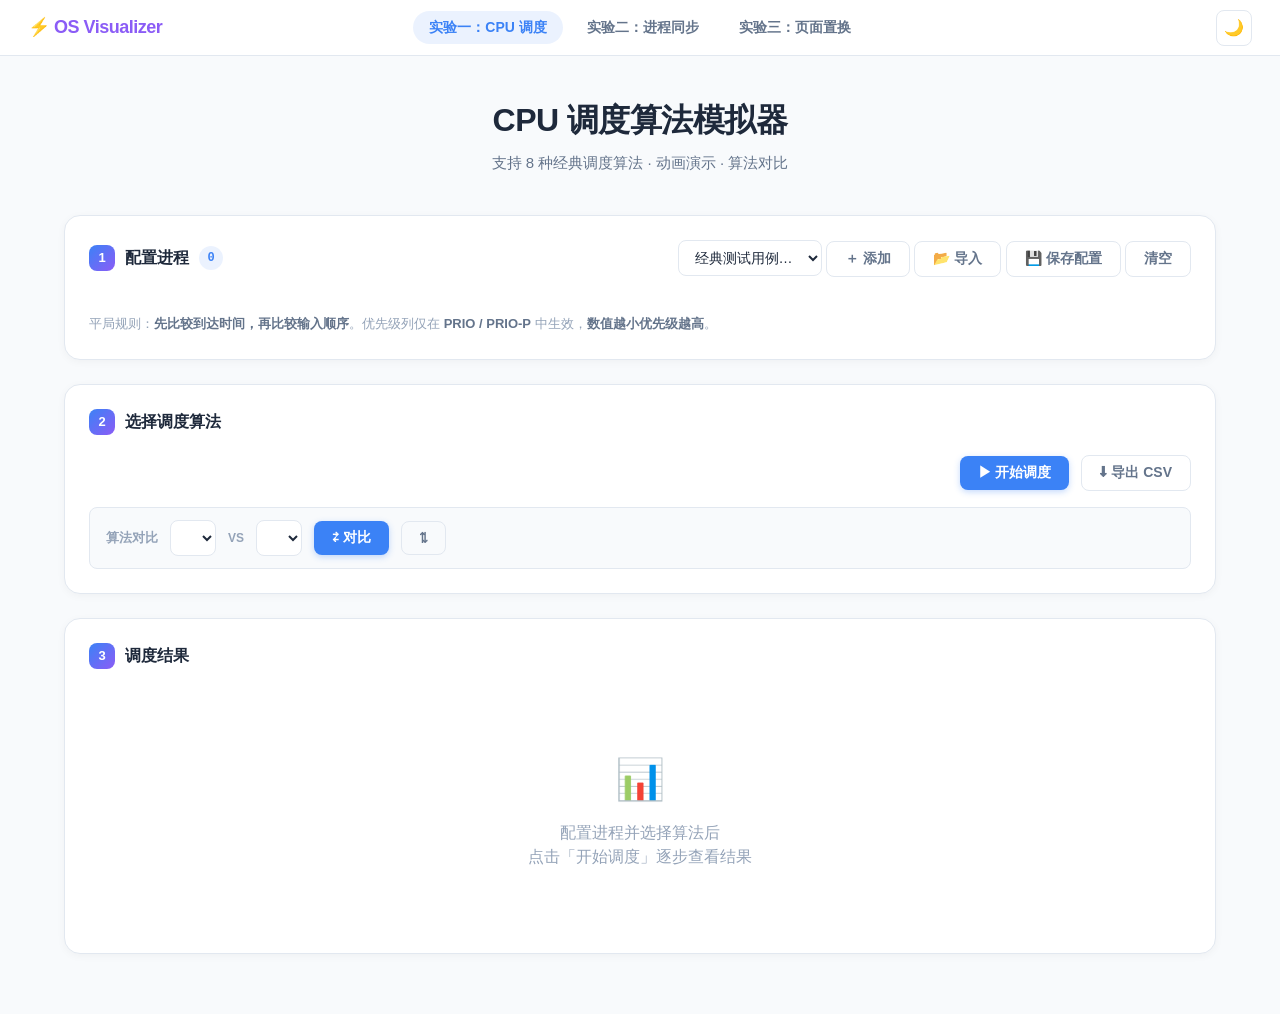
==== commit aa1305f2: "统一样式*#，加入主题色切换" ====
--- a/cpu-scheduler/index.html
+++ b/cpu-scheduler/index.html
@@ -18,7 +18,7 @@
     <a href="../virtual-memory/index.html" class="nav-item">实验三：页面置换</a>
   </nav>
   <div class="header-right">
-    <button class="btn-icon" id="themeBtn" title="切换主题">🌙</button>
+    <button class="btn-icon" id="global-theme-btn" title="切换主题">🌙</button>
   </div>
 </header>
 
@@ -90,7 +90,25 @@
 </div>
 
 <div class="toast-container" id="toastContainer"></div>
+
 <script src="scheduler.js"></script>
 <script src="app.js"></script>
+<script>
+  // 全局统一主题切换逻辑
+  const globalThemeBtn = document.getElementById('global-theme-btn');
+  const savedTheme = localStorage.getItem('os-theme') || 'light';
+  document.documentElement.setAttribute('data-theme', savedTheme);
+  if (globalThemeBtn) globalThemeBtn.textContent = savedTheme === 'dark' ? '☀️' : '🌙';
+
+  if (globalThemeBtn) {
+    globalThemeBtn.addEventListener('click', () => {
+      const current = document.documentElement.getAttribute('data-theme');
+      const next = current === 'dark' ? 'light' : 'dark';
+      document.documentElement.setAttribute('data-theme', next);
+      localStorage.setItem('os-theme', next);
+      globalThemeBtn.textContent = next === 'dark' ? '☀️' : '🌙';
+    });
+  }
+</script>
 </body>
 </html>
--- a/cpu-scheduler/style.css
+++ b/cpu-scheduler/style.css
@@ -11,7 +11,9 @@
 [data-theme="dark"] {
   --bg-primary: #0f172a; --bg-card: #1e293b; --bg-input: #334155;
   --text-primary: #f1f5f9; --text-secondary: #94a3b8; --text-muted: #64748b;
-  --border: #334155; --shadow-sm: 0 2px 8px rgba(0,0,0,0.2);
+  --border: #334155; --accent: #60a5fa; --accent-hover: #3b82f6;
+  --success: #34d399; --danger: #f87171; --warning: #fbbf24; --purple: #a78bfa;
+  --shadow-sm: 0 2px 8px rgba(0,0,0,0.2);
 }
 * { margin: 0; padding: 0; box-sizing: border-box; }
 body {
@@ -19,31 +21,25 @@
   line-height: 1.5; min-height: 100vh; transition: background 0.3s, color 0.3s;
   -webkit-font-smoothing: antialiased;
 }
-
-/* 统一顶部导航栏 */
-.global-header { display: flex; justify-content: space-between; align-items: center; padding: 0 28px; height: 56px; background: var(--bg-card); border-bottom: 1px solid var(--border); position: sticky; top: 0; z-index: 101; }
+.global-header { display: flex; justify-content: space-between; align-items: center; padding: 0 28px; height: 56px; background: var(--bg-card); border-bottom: 1px solid var(--border); position: sticky; top: 0; z-index: 101; transition: background 0.3s; }
+.header-left, .header-right { flex: 1; display: flex; align-items: center; }
+.header-right { justify-content: flex-end; }
 .header-left .logo { font-size: 18px; font-weight: 800; color: var(--purple); letter-spacing: -0.5px; }
-.header-nav { display: flex; gap: 8px; }
+.header-nav { display: flex; gap: 8px; flex-shrink: 0; }
 .nav-item { text-decoration: none; color: var(--text-secondary); padding: 6px 16px; border-radius: 999px; font-size: 14px; font-weight: 600; transition: all 0.2s; }
 .nav-item:hover { background: var(--bg-input); color: var(--text-primary); }
 .nav-item.active { background: rgba(59,130,246,0.1); color: var(--accent); }
-.btn-icon { width: 36px; height: 36px; border: 1px solid var(--border); border-radius: var(--radius-sm); background: transparent; cursor: pointer; display: flex; align-items: center; justify-content: center; font-size: 16px; transition: 0.2s; }
+.btn-icon { width: 36px; height: 36px; border: 1px solid var(--border); border-radius: var(--radius-sm); background: transparent; cursor: pointer; display: flex; align-items: center; justify-content: center; font-size: 16px; transition: 0.2s; color: var(--text-primary); }
 .btn-icon:hover { background: var(--bg-input); }
-
-/* 主布局 */
 .main { max-width: 1200px; margin: 0 auto; padding: 40px 24px 60px; display: flex; flex-direction: column; gap: 24px; }
 .page-title { text-align: center; margin-bottom: 16px; }
 .page-title h1 { font-size: 32px; font-weight: 800; margin-bottom: 8px; letter-spacing: -0.5px; }
 .page-title p { color: var(--text-secondary); font-size: 15px; }
-
-/* 卡片 */
-.card { background: var(--bg-card); border: 1px solid var(--border); border-radius: var(--radius); padding: 24px; box-shadow: var(--shadow-sm); }
+.card { background: var(--bg-card); border: 1px solid var(--border); border-radius: var(--radius); padding: 24px; box-shadow: var(--shadow-sm); transition: background 0.3s; }
 .section-header { display: flex; align-items: center; justify-content: space-between; gap: 12px; flex-wrap: wrap; margin-bottom: 20px; }
 .section-title { display: flex; align-items: center; gap: 10px; font-size: 16px; font-weight: 700; }
 .step-num { display: inline-flex; align-items: center; justify-content: center; width: 26px; height: 26px; border-radius: 8px; background: linear-gradient(135deg, var(--accent), var(--purple)); color: #fff; font-size: 13px; font-weight: 700; }
 .count-badge { display: inline-flex; align-items: center; justify-content: center; min-width: 24px; height: 24px; padding: 0 8px; border-radius: 50px; background: rgba(59,130,246,0.1); color: var(--accent); font-size: 12px; font-weight: 700; font-family: var(--mono); }
-
-/* 按钮与表单 */
 .btn { display: inline-flex; align-items: center; justify-content: center; gap: 6px; border: none; border-radius: var(--radius-sm); padding: 8px 18px; font-size: 14px; font-weight: 600; font-family: var(--font); cursor: pointer; transition: all 0.2s; white-space: nowrap; }
 .btn:active { transform: scale(0.97); }
 .btn-primary { background: var(--accent); color: #fff; box-shadow: 0 2px 6px rgba(59,130,246,0.3); }
@@ -52,10 +48,8 @@
 .btn-success:hover { filter: brightness(1.1); }
 .btn-outline { background: transparent; border: 1px solid var(--border); color: var(--text-secondary); }
 .btn-outline:hover { border-color: var(--accent); color: var(--accent); background: rgba(59,130,246,0.05); }
-.mini-select, .compare-select { padding: 8px 12px; border: 1px solid var(--border); border-radius: var(--radius-sm); background: var(--bg-card); color: var(--text-primary); font-size: 14px; font-weight: 500; outline: none; cursor: pointer; }
+.mini-select, .compare-select { padding: 8px 12px; border: 1px solid var(--border); border-radius: var(--radius-sm); background: var(--bg-card); color: var(--text-primary); font-size: 14px; font-weight: 500; outline: none; cursor: pointer; transition: 0.2s; }
 .mini-select:focus, .compare-select:focus { border-color: var(--accent); }
-
-/* 进程配置区 */
 .process-grid { display: grid; grid-template-columns: repeat(auto-fill, minmax(350px, 1fr)); gap: 12px; margin-bottom: 16px; max-height: 380px; overflow-y: auto; }
 .process-chip { display: flex; align-items: center; gap: 8px; padding: 8px 12px; background: var(--bg-primary); border: 1px solid var(--border); border-radius: var(--radius-sm); transition: 0.2s;}
 .process-chip:hover { border-color: var(--accent); background: var(--bg-input); }
@@ -68,12 +62,10 @@
 .chip-del:hover { color: var(--danger); }
 .hint { font-size: 13px; color: var(--text-muted); line-height: 1.7; }
 .hint b { color: var(--text-secondary); }
-
-/* 算法选择区 */
 .algo-bar { display: flex; flex-direction: column; gap: 16px; }
 .algo-row { display: flex; justify-content: space-between; align-items: center; gap: 16px; flex-wrap: wrap; }
 .algo-pills { display: flex; gap: 8px; flex-wrap: wrap; }
-.algo-pill { padding: 8px 16px; border-radius: 50px; border: 1px solid var(--border); background: var(--bg-card); font-size: 13px; font-weight: 600; cursor: pointer; display: flex; align-items: center; gap: 8px; transition: 0.2s;}
+.algo-pill { padding: 8px 16px; border-radius: 50px; border: 1px solid var(--border); background: var(--bg-card); font-size: 13px; font-weight: 600; cursor: pointer; display: flex; align-items: center; gap: 8px; transition: 0.2s; color: var(--text-primary);}
 .algo-pill:hover { border-color: var(--accent); color: var(--accent); }
 .algo-pill.active { border-color: var(--accent); background: rgba(59,130,246,0.1); color: var(--accent); }
 .algo-pill input { display: none; }
@@ -86,19 +78,14 @@
 .compare-controls { display: flex; align-items: center; gap: 12px; background: var(--bg-primary); padding: 12px 16px; border-radius: var(--radius-sm); border: 1px solid var(--border); flex-wrap: wrap; }
 .cc-label { font-size: 13px; font-weight: 700; color: var(--text-muted); }
 .compare-vs { font-size: 12px; font-weight: 800; color: var(--text-muted); }
-
-/* 结果区 - 全局 */
 .result-area { min-height: 200px; }
 .empty-state { display: flex; flex-direction: column; align-items: center; justify-content: center; padding: 60px 0; color: var(--text-muted); text-align: center; }
 .empty-icon { font-size: 40px; margin-bottom: 12px; }
 .result-block { animation: fadeUp 0.35s ease; }
 @keyframes fadeUp { from { opacity: 0; transform: translateY(8px); } to { opacity: 1; transform: translateY(0); } }
-
 .play-controls { display: flex; align-items: center; gap: 12px; flex-wrap: wrap; padding: 12px 16px; margin-bottom: 20px; background: var(--bg-primary); border: 1px solid var(--border); border-radius: var(--radius-sm); }
 .speed-label { display: inline-flex; align-items: center; gap: 8px; font-size: 13px; color: var(--text-secondary); }
 .speed-label select { padding: 6px 10px; border: 1px solid var(--border); border-radius: 6px; background: var(--bg-card); color: var(--text-primary); font-family: var(--font); font-size: 13px; cursor: pointer; outline: none; }
-
-/* 结果区 - 就绪队列面板 */
 .ready-panel { display: flex; align-items: stretch; margin-bottom: 20px; background: var(--bg-primary); border: 1px solid var(--border); border-radius: var(--radius-sm); overflow: hidden; }
 .ready-clock-box { display: flex; flex-direction: column; align-items: center; justify-content: center; padding: 16px 26px; border-right: 1px solid var(--border); background: var(--bg-card); flex-shrink: 0; min-width: 120px; }
 .ready-clock-label { font-size: 12px; font-weight: 700; color: var(--text-muted); margin-bottom: 6px; }
@@ -117,8 +104,6 @@
 .ready-empty { font-size: 14px; color: var(--text-muted); font-style: italic; }
 .ready-empty.done { color: var(--success); font-weight: 700; background: rgba(16,185,129,0.1); padding: 4px 12px; border-radius: 50px; border: 1px solid var(--success); }
 @keyframes pulse { 0%, 100% { opacity: 0.35; transform: scale(1); } 50% { opacity: 0; transform: scale(1.08); } }
-
-/* 结果区 - 逐步时间轴 */
 .tl-wrap { overflow-x: auto; padding-bottom: 8px; }
 .tl-track { display: flex; gap: 4px; min-height: 56px; padding: 6px; background: var(--bg-primary); border-radius: 10px; border: 1px solid var(--border); min-width: min-content; }
 .tl-block { border-radius: 4px; display: flex; flex-direction: column; align-items: center; justify-content: center; color: #fff; font-size: 11px; font-weight: 700; position: relative; overflow: hidden; animation: tlIn 0.18s ease; }
@@ -130,8 +115,6 @@
 .tl-block.tl-flash::after { content: ''; position: absolute; inset: 0; border-radius: 4px; background: rgba(255, 255, 255, 0.9); animation: tlFlash 1s ease-out forwards; pointer-events: none; z-index: 2; }
 .tl-block.tl-idle.tl-flash::after { background: rgba(59, 130, 246, 0.65); }
 @keyframes tlFlash { 0% { opacity: 0.95; } 55% { opacity: 0.25; } 100% { opacity: 0; } }
-
-/* 结果区 - 甘特图 */
 .gantt-section { margin-bottom: 20px; }
 .gantt-label { font-size: 13px; font-weight: 700; color: var(--text-secondary); margin-bottom: 10px; }
 .gantt-wrap { padding: 0 4px; }
@@ -147,8 +130,6 @@
 .gantt-times span { position: absolute; white-space: nowrap; transform: translateX(-50%); }
 .gantt-times span:first-child { transform: translateX(0); }
 .gantt-times span:last-child { transform: translateX(-100%); }
-
-/* 结果区 - 指标卡 */
 .metrics-row { display: grid; grid-template-columns: repeat(auto-fit, minmax(130px, 1fr)); gap: 12px; margin-bottom: 20px; }
 .metric-card { background: var(--bg-card); border: 1px solid var(--border); border-radius: var(--radius-sm); padding: 12px 16px; transition: 0.2s; }
 .metric-card:hover { border-color: var(--accent); transform: translateY(-1px); }
@@ -159,8 +140,6 @@
 .metric-value.warning { color: var(--warning); }
 .metric-value.purple { color: var(--purple); }
 .metric-unit { font-size: 12px; font-weight: 500; color: var(--text-muted); margin-left: 3px; }
-
-/* 结果区 - 结果表 */
 .table-wrap { overflow-x: auto; border: 1px solid var(--border); border-radius: var(--radius-sm); margin-bottom: 20px; background: var(--bg-card); }
 table.result-table { width: 100%; border-collapse: collapse; font-size: 14px; min-width: 620px; }
 table.result-table thead th { background: var(--bg-primary); color: var(--text-secondary); font-weight: 600; padding: 12px 10px; text-align: center; border-bottom: 1px solid var(--border); white-space: nowrap; }
@@ -169,15 +148,11 @@
 table.result-table tbody tr:hover td { background: var(--bg-input); }
 table.result-table tbody td:first-child { font-weight: 700; font-family: var(--font); font-size: 15px; }
 .p-dot { display: inline-block; width: 10px; height: 10px; border-radius: 50%; margin-right: 8px; vertical-align: middle; }
-
-/* 结果区 - 调度顺序 */
 .order-flow { display: flex; align-items: center; flex-wrap: wrap; gap: 6px; padding: 16px; background: var(--bg-primary); border-radius: var(--radius-sm); border: 1px solid var(--border); }
 .order-label { font-size: 13px; font-weight: 700; color: var(--text-muted); margin-right: 12px; }
 .order-node { display: inline-flex; align-items: center; padding: 4px 12px; border-radius: 50px; font-size: 14px; font-weight: 700; font-family: var(--mono); color: #fff; box-shadow: var(--shadow-sm); }
 .order-node.idle-node { background: var(--bg-input); color: var(--text-muted); border: 1px dashed var(--border); }
 .order-arrow { color: var(--text-muted); font-size: 14px; margin: 0 4px; font-weight: 700; }
-
-/* 结果区 - 对比视图 */
 .compare-grid { display: grid; grid-template-columns: 1fr 1fr; gap: 20px; align-items: start; }
 .compare-col { background: var(--bg-primary); border: 1px solid var(--border); border-radius: var(--radius-sm); padding: 20px; position: relative; }
 .compare-col .metrics-row { grid-template-columns: repeat(2, 1fr); }
@@ -195,15 +170,11 @@
 .summary-grid .val.best::after { content: '★'; margin-left: 6px; font-size: 12px; }
 .compare-conclusion { margin-top: 16px; font-size: 14px; color: var(--text-secondary); line-height: 1.6; }
 .compare-conclusion b { color: var(--accent); font-family: var(--mono); }
-
-/* Toast 提示 */
 .toast-container { position: fixed; top: 74px; right: 24px; z-index: 9999; display: flex; flex-direction: column; gap: 8px; pointer-events: none; }
 .toast { background: var(--bg-card); border: 1px solid var(--border); border-left: 4px solid var(--danger); border-radius: var(--radius-sm); padding: 12px 20px; font-size: 14px; font-weight: 600; color: var(--text-primary); box-shadow: var(--shadow-md); animation: toastIn 0.3s ease; pointer-events: auto; display: flex; align-items: center; gap: 10px; }
 .toast.success { border-left-color: var(--success); }
 @keyframes toastIn { from { opacity: 0; transform: translateX(30px); } to { opacity: 1; transform: translateX(0); } }
 @keyframes toastOut { from { opacity: 1; transform: translateX(0); } to { opacity: 0; transform: translateX(30px); } }
-
-/* 响应式 */
 @media (max-width: 1100px) { .compare-grid { grid-template-columns: 1fr; } }
 @media (max-width: 640px) {
   .main { padding: 16px; }
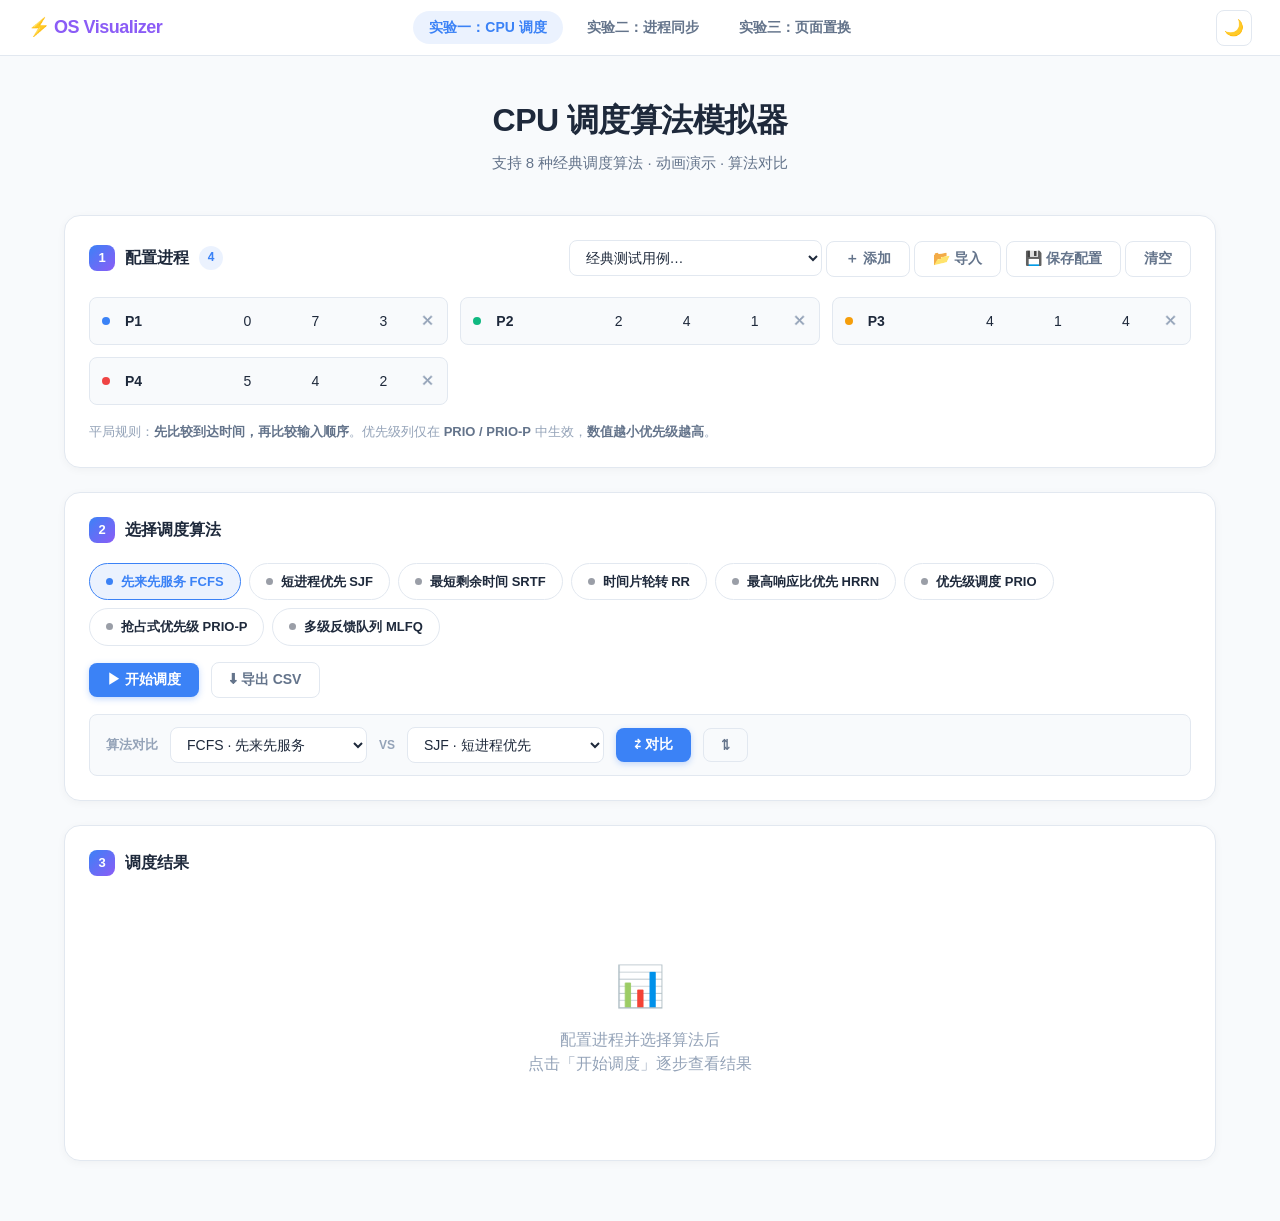
==== commit c4fc180d: "尝试修复cpu-的例子消失问题" ====
--- a/cpu-scheduler/index.html
+++ b/cpu-scheduler/index.html
@@ -18,7 +18,7 @@
     <a href="../virtual-memory/index.html" class="nav-item">实验三：页面置换</a>
   </nav>
   <div class="header-right">
-    <button class="btn-icon" id="global-theme-btn" title="切换主题">🌙</button>
+    <button class="btn-icon" id="themeBtn" title="切换主题">🌙</button>
   </div>
 </header>
 
@@ -93,22 +93,5 @@
 
 <script src="scheduler.js"></script>
 <script src="app.js"></script>
-<script>
-  // 全局统一主题切换逻辑
-  const globalThemeBtn = document.getElementById('global-theme-btn');
-  const savedTheme = localStorage.getItem('os-theme') || 'light';
-  document.documentElement.setAttribute('data-theme', savedTheme);
-  if (globalThemeBtn) globalThemeBtn.textContent = savedTheme === 'dark' ? '☀️' : '🌙';
-
-  if (globalThemeBtn) {
-    globalThemeBtn.addEventListener('click', () => {
-      const current = document.documentElement.getAttribute('data-theme');
-      const next = current === 'dark' ? 'light' : 'dark';
-      document.documentElement.setAttribute('data-theme', next);
-      localStorage.setItem('os-theme', next);
-      globalThemeBtn.textContent = next === 'dark' ? '☀️' : '🌙';
-    });
-  }
-</script>
 </body>
 </html>
